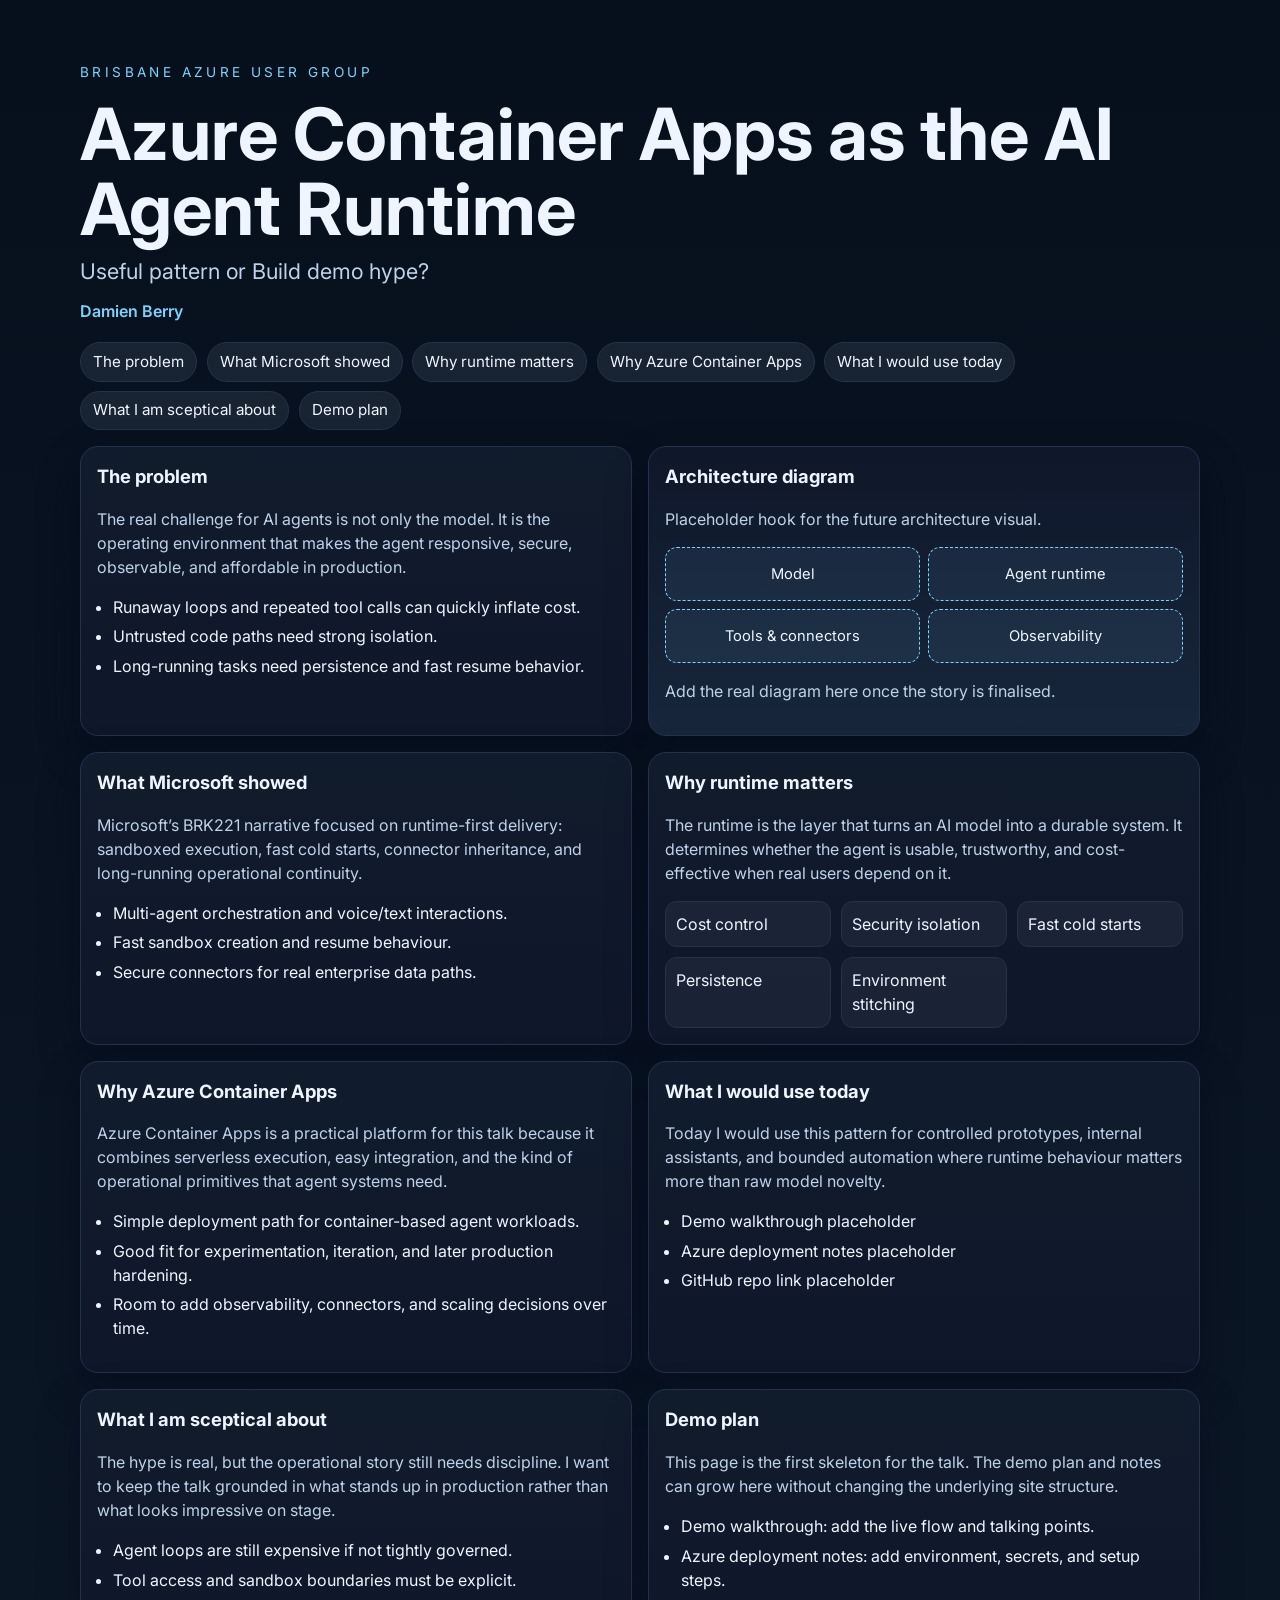
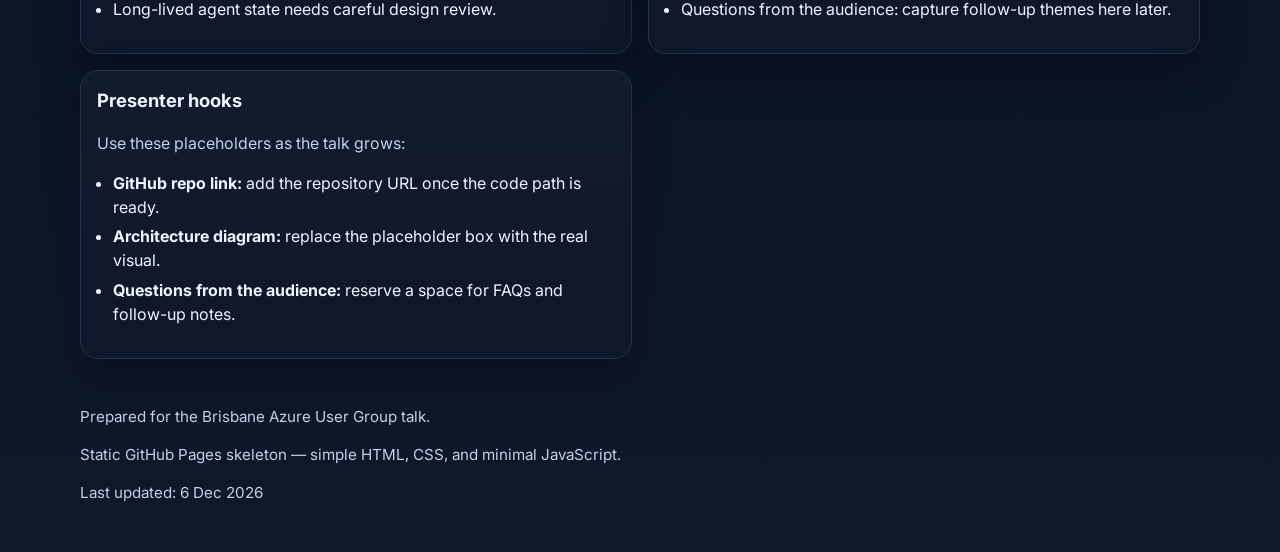
==== docs/index.html @ c790c2c3 "scafold app" ====
<!DOCTYPE html>
<html lang="en">
  <head>
    <meta charset="UTF-8" />
    <meta name="viewport" content="width=device-width, initial-scale=1.0" />
    <title>Azure Container Apps as the AI Agent Runtime</title>
    <meta
      name="description"
      content="A simple GitHub Pages skeleton for the Brisbane Azure User Group talk on Azure Container Apps and production AI agents."
    />
    <link rel="preconnect" href="https://fonts.googleapis.com" />
    <link rel="preconnect" href="https://fonts.gstatic.com" crossorigin />
    <link
      href="https://fonts.googleapis.com/css2?family=Inter:wght@400;500;600;700;800&display=swap"
      rel="stylesheet"
    />
    <link rel="stylesheet" href="styles.css" />
  </head>
  <body>
    <header class="hero shell">
      <p class="eyebrow">Brisbane Azure User Group</p>
      <h1>Azure Container Apps as the AI Agent Runtime</h1>
      <p class="subtitle">Useful pattern or Build demo hype?</p>
      <p class="presenter">Damien Berry</p>

      <nav class="nav-links" aria-label="Page sections">
        <a href="#problem">The problem</a>
        <a href="#microsoft">What Microsoft showed</a>
        <a href="#runtime">Why runtime matters</a>
        <a href="#aca">Why Azure Container Apps</a>
        <a href="#today">What I would use today</a>
        <a href="#skeptical">What I am sceptical about</a>
        <a href="#demo">Demo plan</a>
      </nav>
    </header>

    <main class="shell page-grid">
      <section id="problem" class="card">
        <h2>The problem</h2>
        <p>
          The real challenge for AI agents is not only the model. It is the operating environment that makes the
          agent responsive, secure, observable, and affordable in production.
        </p>
        <ul class="bullet-list">
          <li>Runaway loops and repeated tool calls can quickly inflate cost.</li>
          <li>Untrusted code paths need strong isolation.</li>
          <li>Long-running tasks need persistence and fast resume behavior.</li>
        </ul>
      </section>

      <aside class="card accent-card" aria-labelledby="architecture-title">
        <h2 id="architecture-title">Architecture diagram</h2>
        <p class="muted">Placeholder hook for the future architecture visual.</p>
        <div class="diagram-box" role="img" aria-label="Architecture diagram placeholder">
          <span>Model</span>
          <span>Agent runtime</span>
          <span>Tools &amp; connectors</span>
          <span>Observability</span>
        </div>
        <p class="muted">Add the real diagram here once the story is finalised.</p>
      </aside>

      <section id="microsoft" class="card">
        <h2>What Microsoft showed</h2>
        <p>
          Microsoft’s BRK221 narrative focused on runtime-first delivery: sandboxed execution, fast cold starts,
          connector inheritance, and long-running operational continuity.
        </p>
        <ul class="bullet-list">
          <li>Multi-agent orchestration and voice/text interactions.</li>
          <li>Fast sandbox creation and resume behaviour.</li>
          <li>Secure connectors for real enterprise data paths.</li>
        </ul>
      </section>

      <section id="runtime" class="card">
        <h2>Why runtime matters</h2>
        <p>
          The runtime is the layer that turns an AI model into a durable system. It determines whether the agent is
          usable, trustworthy, and cost-effective when real users depend on it.
        </p>
        <div class="mini-grid">
          <article class="mini-card">Cost control</article>
          <article class="mini-card">Security isolation</article>
          <article class="mini-card">Fast cold starts</article>
          <article class="mini-card">Persistence</article>
          <article class="mini-card">Environment stitching</article>
        </div>
      </section>

      <section id="aca" class="card">
        <h2>Why Azure Container Apps</h2>
        <p>
          Azure Container Apps is a practical platform for this talk because it combines serverless execution, easy
          integration, and the kind of operational primitives that agent systems need.
        </p>
        <ul class="bullet-list">
          <li>Simple deployment path for container-based agent workloads.</li>
          <li>Good fit for experimentation, iteration, and later production hardening.</li>
          <li>Room to add observability, connectors, and scaling decisions over time.</li>
        </ul>
      </section>

      <section id="today" class="card">
        <h2>What I would use today</h2>
        <p>
          Today I would use this pattern for controlled prototypes, internal assistants, and bounded automation where
          runtime behaviour matters more than raw model novelty.
        </p>
        <ul class="bullet-list">
          <li>Demo walkthrough placeholder</li>
          <li>Azure deployment notes placeholder</li>
          <li>GitHub repo link placeholder</li>
        </ul>
      </section>

      <section id="skeptical" class="card">
        <h2>What I am sceptical about</h2>
        <p>
          The hype is real, but the operational story still needs discipline. I want to keep the talk grounded in
          what stands up in production rather than what looks impressive on stage.
        </p>
        <ul class="bullet-list">
          <li>Agent loops are still expensive if not tightly governed.</li>
          <li>Tool access and sandbox boundaries must be explicit.</li>
          <li>Long-lived agent state needs careful design review.</li>
        </ul>
      </section>

      <section id="demo" class="card">
        <h2>Demo plan</h2>
        <p>
          This page is the first skeleton for the talk. The demo plan and notes can grow here without changing the
          underlying site structure.
        </p>
        <ul class="bullet-list">
          <li>Demo walkthrough: add the live flow and talking points.</li>
          <li>Azure deployment notes: add environment, secrets, and setup steps.</li>
          <li>Questions from the audience: capture follow-up themes here later.</li>
        </ul>
      </section>

      <section class="card">
        <h2>Presenter hooks</h2>
        <p>Use these placeholders as the talk grows:</p>
        <ul class="bullet-list">
          <li><strong>GitHub repo link:</strong> add the repository URL once the code path is ready.</li>
          <li><strong>Architecture diagram:</strong> replace the placeholder box with the real visual.</li>
          <li><strong>Questions from the audience:</strong> reserve a space for FAQs and follow-up notes.</li>
        </ul>
      </section>
    </main>

    <footer class="shell footer-card">
      <p>Prepared for the Brisbane Azure User Group talk.</p>
      <p>Static GitHub Pages skeleton — simple HTML, CSS, and minimal JavaScript.</p>
      <p>Last updated: <span id="updated-date">2026</span></p>
    </footer>

    <script src="app.js"></script>
  </body>
</html>
---- docs/styles.css ----
:root {
  color-scheme: light;
  --bg: #08111f;
  --panel: #111c2d;
  --panel-2: #17263b;
  --line: #24324b;
  --text: #eff5ff;
  --muted: #bfd2ea;
  --accent: #7dd3fc;
  --accent-2: #a78bfa;
}

* { box-sizing: border-box; }

body {
  margin: 0;
  font-family: 'Inter', Arial, sans-serif;
  background: linear-gradient(180deg, #06101d 0%, #0d1828 100%);
  color: var(--text);
  line-height: 1.5;
}

img { max-width: 100%; }

.shell {
  width: min(1120px, calc(100% - 2rem));
  margin: 0 auto;
}

.hero {
  padding: 3rem 0 1rem;
}

.eyebrow {
  text-transform: uppercase;
  letter-spacing: 0.25em;
  font-size: 0.85rem;
  color: var(--accent);
}

h1 {
  margin: 0.25rem 0 0.5rem;
  font-size: clamp(2.4rem, 8vw, 4.5rem);
  line-height: 1.05;
}

.subtitle {
  margin: 0;
  font-size: clamp(1.05rem, 2vw, 1.35rem);
  color: var(--muted);
}

.presenter {
  margin-top: 0.75rem;
  color: var(--accent);
  font-weight: 600;
}

.nav-links {
  display: flex;
  flex-wrap: wrap;
  gap: 0.6rem;
  margin-top: 1.2rem;
}

.nav-links a {
  text-decoration: none;
  color: var(--text);
  background: rgba(148, 163, 184, 0.12);
  border: 1px solid var(--line);
  border-radius: 999px;
  padding: 0.45rem 0.75rem;
  font-size: 0.95rem;
}

.page-grid {
  display: grid;
  grid-template-columns: repeat(12, 1fr);
  gap: 1rem;
  padding-bottom: 2rem;
}

.card {
  background: linear-gradient(180deg, rgba(17, 28, 45, 0.95), rgba(15, 23, 42, 0.98));
  border: 1px solid var(--line);
  border-radius: 18px;
  padding: 1rem;
  box-shadow: 0 18px 40px rgba(2, 6, 23, 0.35);
  grid-column: span 12;
}

.card h2 {
  margin-top: 0;
  font-size: 1.15rem;
}

.card p {
  color: var(--muted);
}

.accent-card {
  background: linear-gradient(180deg, rgba(15, 23, 42, 1), rgba(23, 38, 59, 1));
}

.bullet-list {
  padding-left: 1rem;
  color: var(--text);
}

.bullet-list li + li {
  margin-top: 0.35rem;
}

.diagram-box {
  display: grid;
  grid-template-columns: 1fr 1fr;
  gap: 0.5rem;
  margin: 0.75rem 0;
}

.diagram-box span {
  display: grid;
  place-items: center;
  min-height: 54px;
  border: 1px dashed var(--accent);
  border-radius: 12px;
  background: rgba(125, 211, 252, 0.08);
  color: var(--text);
  font-size: 0.92rem;
}

.mini-grid {
  display: grid;
  grid-template-columns: repeat(auto-fit, minmax(140px, 1fr));
  gap: 0.6rem;
}

.mini-card {
  padding: 0.65rem;
  border-radius: 12px;
  border: 1px solid var(--line);
  background: rgba(148, 163, 184, 0.08);
  color: var(--text);
}

.muted { color: var(--muted); }

.footer-card {
  padding: 0 0 2rem;
  color: var(--muted);
  font-size: 0.95rem;
}

@media (min-width: 880px) {
  .card { grid-column: span 6; }
  .accent-card { grid-column: span 6; }
}
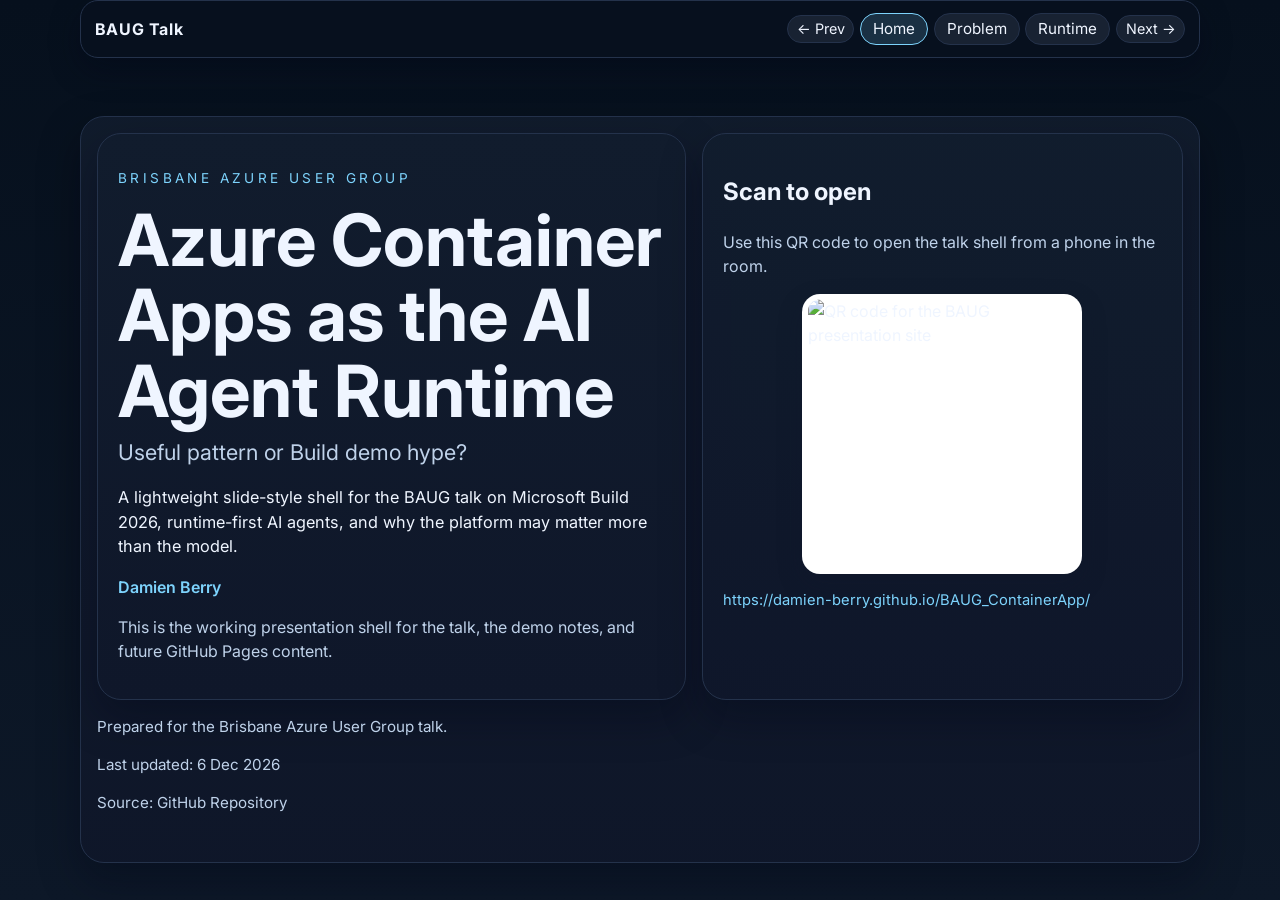
==== commit f6dc1b2b: "initial slides" ====
--- a/docs/index.html
+++ b/docs/index.html
@@ -1,162 +1,247 @@
 <!DOCTYPE html>
 <html lang="en">
-  <head>
+
+<head>
     <meta charset="UTF-8" />
     <meta name="viewport" content="width=device-width, initial-scale=1.0" />
     <title>Azure Container Apps as the AI Agent Runtime</title>
-    <meta
-      name="description"
-      content="A simple GitHub Pages skeleton for the Brisbane Azure User Group talk on Azure Container Apps and production AI agents."
-    />
+    <meta name="description"
+        content="A simple GitHub Pages skeleton for the Brisbane Azure User Group talk on Azure Container Apps and production AI agents." />
     <link rel="preconnect" href="https://fonts.googleapis.com" />
     <link rel="preconnect" href="https://fonts.gstatic.com" crossorigin />
-    <link
-      href="https://fonts.googleapis.com/css2?family=Inter:wght@400;500;600;700;800&display=swap"
-      rel="stylesheet"
-    />
-    <link rel="stylesheet" href="styles.css" />
-  </head>
-  <body>
-    <header class="hero shell">
-      <p class="eyebrow">Brisbane Azure User Group</p>
-      <h1>Azure Container Apps as the AI Agent Runtime</h1>
-      <p class="subtitle">Useful pattern or Build demo hype?</p>
-      <p class="presenter">Damien Berry</p>
-
-      <nav class="nav-links" aria-label="Page sections">
-        <a href="#problem">The problem</a>
-        <a href="#microsoft">What Microsoft showed</a>
-        <a href="#runtime">Why runtime matters</a>
-        <a href="#aca">Why Azure Container Apps</a>
-        <a href="#today">What I would use today</a>
-        <a href="#skeptical">What I am sceptical about</a>
-        <a href="#demo">Demo plan</a>
-      </nav>
-    </header>
-
-    <main class="shell page-grid">
-      <section id="problem" class="card">
-        <h2>The problem</h2>
-        <p>
-          The real challenge for AI agents is not only the model. It is the operating environment that makes the
-          agent responsive, secure, observable, and affordable in production.
-        </p>
-        <ul class="bullet-list">
-          <li>Runaway loops and repeated tool calls can quickly inflate cost.</li>
-          <li>Untrusted code paths need strong isolation.</li>
-          <li>Long-running tasks need persistence and fast resume behavior.</li>
-        </ul>
-      </section>
-
-      <aside class="card accent-card" aria-labelledby="architecture-title">
-        <h2 id="architecture-title">Architecture diagram</h2>
-        <p class="muted">Placeholder hook for the future architecture visual.</p>
-        <div class="diagram-box" role="img" aria-label="Architecture diagram placeholder">
-          <span>Model</span>
-          <span>Agent runtime</span>
-          <span>Tools &amp; connectors</span>
-          <span>Observability</span>
+    <link href="https://fonts.googleapis.com/css2?family=Inter:wght@400;500;600;700;800&display=swap"
+        rel="stylesheet" />
+    <link rel="stylesheet" href="styles.css?v=2" />
+</head>
+
+<body id="top">
+    <nav class="top-nav shell" aria-label="Presentation navigation">
+        <a class="brand" href="#home">BAUG Talk</a>
+        <div class="top-controls">
+            <button type="button" class="nav-chip nav-chip-nav" data-direction="prev"
+                aria-label="Go to the previous slide">← Prev</button>
+            <div class="nav-links" id="page-nav" aria-label="Nearby slide links"></div>
+            <button type="button" class="nav-chip nav-chip-nav" data-direction="next"
+                aria-label="Go to the next slide">Next →</button>
         </div>
-        <p class="muted">Add the real diagram here once the story is finalised.</p>
-      </aside>
-
-      <section id="microsoft" class="card">
-        <h2>What Microsoft showed</h2>
-        <p>
-          Microsoft’s BRK221 narrative focused on runtime-first delivery: sandboxed execution, fast cold starts,
-          connector inheritance, and long-running operational continuity.
-        </p>
-        <ul class="bullet-list">
-          <li>Multi-agent orchestration and voice/text interactions.</li>
-          <li>Fast sandbox creation and resume behaviour.</li>
-          <li>Secure connectors for real enterprise data paths.</li>
-        </ul>
-      </section>
-
-      <section id="runtime" class="card">
-        <h2>Why runtime matters</h2>
-        <p>
-          The runtime is the layer that turns an AI model into a durable system. It determines whether the agent is
-          usable, trustworthy, and cost-effective when real users depend on it.
-        </p>
-        <div class="mini-grid">
-          <article class="mini-card">Cost control</article>
-          <article class="mini-card">Security isolation</article>
-          <article class="mini-card">Fast cold starts</article>
-          <article class="mini-card">Persistence</article>
-          <article class="mini-card">Environment stitching</article>
-        </div>
-      </section>
-
-      <section id="aca" class="card">
-        <h2>Why Azure Container Apps</h2>
-        <p>
-          Azure Container Apps is a practical platform for this talk because it combines serverless execution, easy
-          integration, and the kind of operational primitives that agent systems need.
-        </p>
-        <ul class="bullet-list">
-          <li>Simple deployment path for container-based agent workloads.</li>
-          <li>Good fit for experimentation, iteration, and later production hardening.</li>
-          <li>Room to add observability, connectors, and scaling decisions over time.</li>
-        </ul>
-      </section>
-
-      <section id="today" class="card">
-        <h2>What I would use today</h2>
-        <p>
-          Today I would use this pattern for controlled prototypes, internal assistants, and bounded automation where
-          runtime behaviour matters more than raw model novelty.
-        </p>
-        <ul class="bullet-list">
-          <li>Demo walkthrough placeholder</li>
-          <li>Azure deployment notes placeholder</li>
-          <li>GitHub repo link placeholder</li>
-        </ul>
-      </section>
-
-      <section id="skeptical" class="card">
-        <h2>What I am sceptical about</h2>
-        <p>
-          The hype is real, but the operational story still needs discipline. I want to keep the talk grounded in
-          what stands up in production rather than what looks impressive on stage.
-        </p>
-        <ul class="bullet-list">
-          <li>Agent loops are still expensive if not tightly governed.</li>
-          <li>Tool access and sandbox boundaries must be explicit.</li>
-          <li>Long-lived agent state needs careful design review.</li>
-        </ul>
-      </section>
-
-      <section id="demo" class="card">
-        <h2>Demo plan</h2>
-        <p>
-          This page is the first skeleton for the talk. The demo plan and notes can grow here without changing the
-          underlying site structure.
-        </p>
-        <ul class="bullet-list">
-          <li>Demo walkthrough: add the live flow and talking points.</li>
-          <li>Azure deployment notes: add environment, secrets, and setup steps.</li>
-          <li>Questions from the audience: capture follow-up themes here later.</li>
-        </ul>
-      </section>
-
-      <section class="card">
-        <h2>Presenter hooks</h2>
-        <p>Use these placeholders as the talk grows:</p>
-        <ul class="bullet-list">
-          <li><strong>GitHub repo link:</strong> add the repository URL once the code path is ready.</li>
-          <li><strong>Architecture diagram:</strong> replace the placeholder box with the real visual.</li>
-          <li><strong>Questions from the audience:</strong> reserve a space for FAQs and follow-up notes.</li>
-        </ul>
-      </section>
+    </nav>
+
+    <main class="deck-shell">
+        <section id="home" class="deck-page active" aria-label="Home page">
+            <div class="shell deck-page-inner">
+                <div class="hero-grid">
+                    <article class="card hero-copy">
+                        <p class="eyebrow">Brisbane Azure User Group</p>
+                        <h1>Azure Container Apps as the AI Agent Runtime</h1>
+                        <p class="subtitle">Useful pattern or Build demo hype?</p>
+                        <p class="lead">A lightweight slide-style shell for the BAUG talk on Microsoft Build 2026,
+                            runtime-first AI agents, and why the platform may matter more than the model.</p>
+                        <p class="presenter">Damien Berry</p>
+                        <p class="muted">This is the working presentation shell for the talk, the demo notes, and future
+                            GitHub Pages content.</p>
+                    </article>
+
+                    <aside class="card hero-qr" aria-label="QR code for the presentation site">
+                        <h2>Scan to open</h2>
+                        <p class="muted">Use this QR code to open the talk shell from a phone in the room.</p>
+                        <img class="qr-image"
+                            src="https://api.qrserver.com/v1/create-qr-code/?size=280x280&data=https://damien-berry.github.io/BAUG_ContainerApp/"
+                            alt="QR code for the BAUG presentation site" width="280" height="280" />
+                        <p class="qr-link">https://damien-berry.github.io/BAUG_ContainerApp/</p>
+                    </aside>
+                </div>
+
+                <footer class="footer-card">
+                    <p>Prepared for the Brisbane Azure User Group talk.</p>
+                    <p>Last updated: <span id="updated-date">2026</span></p>
+                    <p>Source: GitHub Repository</p>
+                </footer>
+            </div>
+        </section>
+
+        <section id="problem" class="deck-page" aria-label="Problem page">
+            <article class="shell deck-card">
+                <p class="eyebrow">02 / Problem</p>
+                <h2>Why agent projects fail</h2>
+                <img class="deck-image" src="Img/FivePlacesTheRuntimeBreaks.jpg"
+                    alt="Placeholder runtime failure image" />
+                <div class="placeholder-box">Placeholder content for the runtime pain points behind failed AI agent
+                    projects: cost,
+                    isolation, persistence, latency, and environment complexity.</div>
+                <nav class="deck-nav"><a href="#recap">Previous</a><a href="#home">Back to home</a><a
+                        href="#runtime">Next</a></nav>
+            </article>
+        </section>
+
+        <section id="runtime" class="deck-page" aria-label="Runtime page">
+            <article class="shell deck-card">
+                <p class="eyebrow">03 / Runtime</p>
+                <h2>What an agent runtime must do</h2>
+                <p class="lead">Placeholder content for the runtime requirements that matter in production: cost
+                    control, isolation, cold starts, state, connectors, and orchestration.</p>
+                <img class="deck-image" src="Img/FiveThingsTheRuntimeNeedsToDo.jpg"
+                    alt="Placeholder runtime requirements image" />
+                <nav class="deck-nav"><a href="#problem">Previous</a><a href="#home">Back to home</a><a
+                        href="#demo-1">Next</a></nav>
+            </article>
+        </section>
+
+        <section id="demo-1" class="deck-page" aria-label="Demo page 1">
+            <article class="shell deck-card">
+                <p class="eyebrow">05 / Demo 1</p>
+                <h2>Demo step 1</h2>
+                <img class="deck-image" src="Img/1_DemoHome.jpg" alt="Demo screenshot 1" />
+                <div class="placeholder-box">Opening the Build demo story with the agent home view and first runtime
+                    touchpoint.</div>
+                <nav class="deck-nav"><a href="#runtime">Previous</a><a href="#home">Back to home</a><a
+                        href="#demo-2">Next</a></nav>
+            </article>
+        </section>
+
+        <section id="demo-2" class="deck-page" aria-label="Demo page 2">
+            <article class="shell deck-card">
+                <p class="eyebrow">06 / Demo 2</p>
+                <h2>Demo step 2</h2>
+                <img class="deck-image" src="Img/2_DemoMicCheck.jpg" alt="Demo screenshot 2" />
+                <div class="placeholder-box">The microphone and prompt-check moment that sets up the live experience.
+                </div>
+                <nav class="deck-nav"><a href="#demo-1">Previous</a><a href="#home">Back to home</a><a
+                        href="#demo-3">Next</a></nav>
+            </article>
+        </section>
+
+        <section id="demo-3" class="deck-page" aria-label="Demo page 3">
+            <article class="shell deck-card">
+                <p class="eyebrow">07 / Demo 3</p>
+                <h2>Demo step 3</h2>
+                <img class="deck-image" src="Img/3_DemoBuildApp.jpg" alt="Demo screenshot 3" />
+                <div class="placeholder-box">Building the app and showing the runtime path the demo follows in the agent
+                    workflow.</div>
+                <nav class="deck-nav"><a href="#demo-2">Previous</a><a href="#home">Back to home</a><a
+                        href="#demo-4">Next</a></nav>
+            </article>
+        </section>
+
+        <section id="demo-4" class="deck-page" aria-label="Demo page 4">
+            <article class="shell deck-card">
+                <p class="eyebrow">08 / Demo 4</p>
+                <h2>Demo step 4</h2>
+                <img class="deck-image" src="Img/4_DemoCalendarUpdate.jpg" alt="Demo screenshot 4" />
+                <div class="placeholder-box">The calendar update moment that shows the agent acting on live data and
+                    state.</div>
+                <nav class="deck-nav"><a href="#demo-3">Previous</a><a href="#home">Back to home</a><a
+                        href="#demo-5">Next</a></nav>
+            </article>
+        </section>
+
+        <section id="demo-5" class="deck-page" aria-label="Demo page 5">
+            <article class="shell deck-card">
+                <p class="eyebrow">09 / Demo 5</p>
+                <h2>Demo step 5</h2>
+                <img class="deck-image" src="Img/5_DemoCalendarResponse.jpg" alt="Demo screenshot 5" />
+                <div class="placeholder-box">The agent response that closes the loop and demonstrates the final result
+                    end to end.</div>
+                <nav class="deck-nav"><a href="#demo-4">Previous</a><a href="#home">Back to home</a><a
+                        href="#architecture">Next</a></nav>
+            </article>
+        </section>
+
+        <section id="architecture" class="deck-page" aria-label="Architecture page">
+            <article class="shell deck-card">
+                <p class="eyebrow">10 / Architecture</p>
+                <h2>Architecture demonstrated at Build</h2>
+                <img class="deck-image" src="Img/DemoSenario.jpg" alt="Placeholder architecture image" />
+                <div class="placeholder-box">Placeholder content for the platform architecture, runtime boundaries, and
+                    agent system layout that Microsoft demonstrated.</div>
+                <nav class="deck-nav"><a href="#demo-5">Previous</a><a href="#home">Back to home</a><a
+                        href="#sandboxes">Next</a></nav>
+            </article>
+        </section>
+
+        <section id="sandboxes" class="deck-page" aria-label="Sandboxes page">
+            <article class="shell deck-card">
+                <p class="eyebrow">11 / Sandboxes</p>
+                <h2>The actual announcement: ACA Sandboxes</h2>
+                <p class="lead">Placeholder content for the sandbox announcement, seed environment, snapshots, and how
+                    isolation changes the agent runtime story.</p>
+                <img class="deck-image" src="Img/ACA_Sandboxes_Usecases.jpg" alt="Placeholder sandbox image" />
+                <nav class="deck-nav"><a href="#demo-5">Previous</a><a href="#home">Back to home</a><a
+                        href="#identity">Next</a></nav>
+            </article>
+        </section>
+
+        <section id="identity" class="deck-page" aria-label="Identity page">
+            <article class="shell deck-card">
+                <p class="eyebrow">12 / Identity</p>
+                <h2>Entra, Graph, connectors, and delegated access</h2>
+                <p class="lead">Placeholder content for identity, delegated access, security boundaries, and how
+                    connectors fit into a real agent architecture.</p>
+                <div class="placeholder-box">Future diagram placeholder</div>
+                <nav class="deck-nav"><a href="#sandboxes">Previous</a><a href="#home">Back to home</a><a
+                        href="#my-take">Next</a></nav>
+            </article>
+        </section>
+
+        <section id="my-take" class="deck-page" aria-label="My take page">
+            <article class="shell deck-card">
+                <p class="eyebrow">13 / My Take</p>
+                <h2>Runtime is the product</h2>
+                <p class="lead">Placeholder content for the presenter’s point of view: ACA = compute, Sandboxes =
+                    isolation, Graph = data, Entra = trust.</p>
+                <ul class="bullet-list">
+                    <li>ACA is the compute layer for the agent runtime.</li>
+                    <li>Sandboxes make isolation and reuse practical.</li>
+                    <li>Graph and connectors provide real world context.</li>
+                    <li>Entra supplies the trust and identity layer.</li>
+                </ul>
+                <nav class="deck-nav"><a href="#identity">Previous</a><a href="#home">Back to home</a><a
+                        href="#demo-plan">Next</a></nav>
+            </article>
+        </section>
+
+        <section id="demo-plan" class="deck-page" aria-label="Demo plan page">
+            <article class="shell deck-card">
+                <p class="eyebrow">14 / Demo Plan</p>
+                <h2>Placeholder for my later demo</h2>
+                <p class="lead">Placeholder content for the later live demo order, talking points, and what to show on
+                    the day.</p>
+                <div class="placeholder-box">Demo notes will go here later.</div>
+                <nav class="deck-nav"><a href="#my-take">Previous</a><a href="#home">Back to home</a><a
+                        href="#recap">Next</a></nav>
+            </article>
+        </section>
+
+        <section id="recap" class="deck-page" aria-label="Recap page">
+            <article class="shell deck-card">
+                <p class="eyebrow">15 / Recap</p>
+                <h2>What Microsoft presented at Build 2026</h2>
+                <p class="lead">Placeholder content for the session intro, the Build title image, and the main idea of
+                    moving from prompt to production-ready agent quickly.</p>
+                <img class="deck-image" src="Img/ACA_SandboxesMarketing.jpg" alt="Placeholder Build session image" />
+                <nav class="deck-nav"><a href="#demo-plan">Previous</a><a href="#home">Back to home</a><a
+                        href="#resources">Next</a></nav>
+            </article>
+        </section>
+
+        <section id="resources" class="deck-page" aria-label="Resources page">
+            <article class="shell deck-card">
+                <p class="eyebrow">16 / Resources</p>
+                <h2>Resources</h2>
+                <p class="lead">Placeholder content for repo links, Microsoft Build resources, Azure Container Apps
+                    docs, and future references.</p>
+                <ul class="bullet-list">
+                    <li><a href="https://github.com/damien-berry/BAUG_ContainerApp" target="_blank"
+                            rel="noreferrer">GitHub repository</a></li>
+                    <li><a href="https://build.microsoft.com" target="_blank" rel="noreferrer">Microsoft Build</a></li>
+                    <li><a href="https://learn.microsoft.com/azure/container-apps/" target="_blank"
+                            rel="noreferrer">Azure Container Apps docs</a></li>
+                </ul>
+                <nav class="deck-nav"><a href="#recap">Previous</a><a href="#home">Back to home</a></nav>
+            </article>
+        </section>
     </main>
 
-    <footer class="shell footer-card">
-      <p>Prepared for the Brisbane Azure User Group talk.</p>
-      <p>Static GitHub Pages skeleton — simple HTML, CSS, and minimal JavaScript.</p>
-      <p>Last updated: <span id="updated-date">2026</span></p>
-    </footer>
-
-    <script src="app.js"></script>
-  </body>
-</html>
+    <script src="app.js?v=2"></script>
+</body>
+
+</html>
--- a/docs/styles.css
+++ b/docs/styles.css
@@ -1,157 +1,344 @@
 :root {
-  color-scheme: light;
-  --bg: #08111f;
-  --panel: #111c2d;
-  --panel-2: #17263b;
-  --line: #24324b;
-  --text: #eff5ff;
-  --muted: #bfd2ea;
-  --accent: #7dd3fc;
-  --accent-2: #a78bfa;
-}
-
-* { box-sizing: border-box; }
+    color-scheme: light;
+    --bg: #08111f;
+    --panel: #111c2d;
+    --panel-2: #17263b;
+    --line: #24324b;
+    --text: #eff5ff;
+    --muted: #bfd2ea;
+    --accent: #7dd3fc;
+}
+
+* {
+    box-sizing: border-box;
+}
+
+html {
+    scroll-behavior: smooth;
+}
 
 body {
-  margin: 0;
-  font-family: 'Inter', Arial, sans-serif;
-  background: linear-gradient(180deg, #06101d 0%, #0d1828 100%);
-  color: var(--text);
-  line-height: 1.5;
-}
-
-img { max-width: 100%; }
+    margin: 0;
+    font-family: 'Inter', Arial, sans-serif;
+    background: linear-gradient(180deg, #06101d 0%, #0d1828 100%);
+    color: var(--text);
+    line-height: 1.5;
+    overflow: hidden;
+}
+
+img {
+    max-width: 100%;
+}
 
 .shell {
-  width: min(1120px, calc(100% - 2rem));
-  margin: 0 auto;
-}
-
-.hero {
-  padding: 3rem 0 1rem;
+    width: min(1120px, calc(100% - 2rem));
+    margin: 0 auto;
+}
+
+.top-nav {
+    position: fixed;
+    top: 0;
+    left: 50%;
+    transform: translateX(-50%);
+    z-index: 10;
+    display: flex;
+    align-items: center;
+    justify-content: space-between;
+    gap: 0.75rem;
+    width: min(1120px, calc(100% - 1rem));
+    padding: 0.75rem 0.85rem;
+    border: 1px solid var(--line);
+    border-radius: 18px;
+    background: rgba(8, 17, 31, 0.92);
+    backdrop-filter: blur(10px);
+    box-shadow: 0 12px 30px rgba(2, 6, 23, 0.35);
+}
+
+.top-controls {
+    display: flex;
+    align-items: center;
+    justify-content: flex-end;
+    gap: 0.35rem;
+    flex: 1;
+    min-width: 0;
+}
+
+
+.brand {
+    text-decoration: none;
+    color: var(--text);
+    font-weight: 700;
+    letter-spacing: 0.04em;
+}
+
+.nav-links {
+    display: flex;
+    align-items: center;
+    gap: 0.35rem;
+    flex-wrap: nowrap;
+    overflow-x: auto;
+    min-width: 0;
+    white-space: nowrap;
+}
+
+.nav-links a,
+.nav-chip {
+    display: inline-flex;
+    align-items: center;
+    justify-content: center;
+    text-decoration: none;
+    color: var(--text);
+    background: rgba(148, 163, 184, 0.12);
+    border: 1px solid var(--line);
+    border-radius: 999px;
+    padding: 0.35rem 0.55rem;
+    font-size: 0.9rem;
+    line-height: 1;
+    white-space: nowrap;
+}
+
+.nav-chip {
+    cursor: pointer;
+    font-family: inherit;
+}
+
+
+.nav-links a,
+.deck-nav a,
+.quick-card {
+    text-decoration: none;
+    color: var(--text);
+    background: rgba(148, 163, 184, 0.12);
+    border: 1px solid var(--line);
+    border-radius: 999px;
+    padding: 0.45rem 0.75rem;
+    font-size: 0.95rem;
+}
+
+.nav-links a.active,
+.nav-chip.active,
+.deck-nav a:hover,
+.quick-card:hover {
+    background: rgba(125, 211, 252, 0.16);
+    border-color: var(--accent);
+}
+
+.deck-shell {
+    position: relative;
+    min-height: 100vh;
+}
+
+.deck-page {
+    position: fixed;
+    inset: 0;
+    display: flex;
+    flex-direction: column;
+    align-items: center;
+    justify-content: flex-start;
+    padding: 7.25rem 1rem 1.25rem;
+    overflow-y: auto;
+    opacity: 0;
+    visibility: hidden;
+    pointer-events: none;
+    transition: opacity 220ms ease;
+    z-index: 1;
+}
+
+.deck-page.active {
+    opacity: 1;
+    visibility: visible;
+    pointer-events: auto;
+    z-index: 2;
+}
+
+.deck-page-inner,
+.deck-card {
+    width: 100%;
+    max-width: 1120px;
+    border-radius: 24px;
+    background: linear-gradient(180deg, rgba(17, 28, 45, 0.98), rgba(15, 23, 42, 0.98));
+    border: 1px solid var(--line);
+    box-shadow: 0 18px 40px rgba(2, 6, 23, 0.35);
+    padding: 1rem;
+}
+
+.deck-card h2 {
+    margin-top: 0;
+    font-size: clamp(1.5rem, 5vw, 2.3rem);
+}
+
+.deck-card p {
+    color: var(--muted);
+}
+
+.hero-grid {
+    display: grid;
+    grid-template-columns: 1fr;
+    gap: 1rem;
+    margin-bottom: 1rem;
+}
+
+.hero-copy,
+.hero-qr {
+    padding: 1.25rem;
+    border-radius: 24px;
+    background: linear-gradient(180deg, rgba(17, 28, 45, 0.98), rgba(15, 23, 42, 0.98));
+    border: 1px solid var(--line);
+    box-shadow: 0 18px 40px rgba(2, 6, 23, 0.35);
 }
 
 .eyebrow {
-  text-transform: uppercase;
-  letter-spacing: 0.25em;
-  font-size: 0.85rem;
-  color: var(--accent);
+    text-transform: uppercase;
+    letter-spacing: 0.25em;
+    font-size: 0.85rem;
+    color: var(--accent);
 }
 
 h1 {
-  margin: 0.25rem 0 0.5rem;
-  font-size: clamp(2.4rem, 8vw, 4.5rem);
-  line-height: 1.05;
+    margin: 0.25rem 0 0.5rem;
+    font-size: clamp(2.4rem, 8vw, 4.5rem);
+    line-height: 1.05;
 }
 
 .subtitle {
-  margin: 0;
-  font-size: clamp(1.05rem, 2vw, 1.35rem);
-  color: var(--muted);
+    margin: 0;
+    font-size: clamp(1.05rem, 2vw, 1.35rem);
+    color: var(--muted);
+}
+
+.lead {
+    color: var(--text);
+    font-size: 1.02rem;
+    max-width: 58ch;
 }
 
 .presenter {
-  margin-top: 0.75rem;
-  color: var(--accent);
-  font-weight: 600;
-}
-
-.nav-links {
-  display: flex;
-  flex-wrap: wrap;
-  gap: 0.6rem;
-  margin-top: 1.2rem;
-}
-
-.nav-links a {
-  text-decoration: none;
-  color: var(--text);
-  background: rgba(148, 163, 184, 0.12);
-  border: 1px solid var(--line);
-  border-radius: 999px;
-  padding: 0.45rem 0.75rem;
-  font-size: 0.95rem;
-}
-
-.page-grid {
-  display: grid;
-  grid-template-columns: repeat(12, 1fr);
-  gap: 1rem;
-  padding-bottom: 2rem;
-}
-
-.card {
-  background: linear-gradient(180deg, rgba(17, 28, 45, 0.95), rgba(15, 23, 42, 0.98));
-  border: 1px solid var(--line);
-  border-radius: 18px;
-  padding: 1rem;
-  box-shadow: 0 18px 40px rgba(2, 6, 23, 0.35);
-  grid-column: span 12;
-}
-
-.card h2 {
-  margin-top: 0;
-  font-size: 1.15rem;
-}
-
-.card p {
-  color: var(--muted);
-}
-
-.accent-card {
-  background: linear-gradient(180deg, rgba(15, 23, 42, 1), rgba(23, 38, 59, 1));
+    margin-top: 0.75rem;
+    color: var(--accent);
+    font-weight: 600;
+}
+
+.qr-image {
+    width: min(100%, 280px);
+    height: auto;
+    display: block;
+    margin: 0.75rem auto 0.35rem;
+    border-radius: 18px;
+    background: #fff;
+    padding: 0.35rem;
+    box-shadow: 0 10px 24px rgba(15, 23, 42, 0.25);
+}
+
+.qr-link {
+    color: var(--accent);
+    font-size: 0.92rem;
+    word-break: break-all;
+}
+
+.quick-grid {
+    display: grid;
+    grid-template-columns: 1fr;
+    gap: 0.9rem;
+    margin-bottom: 1rem;
+}
+
+.quick-card {
+    display: block;
+    padding: 0.95rem;
+}
+
+.quick-card strong {
+    display: block;
+    margin-bottom: 0.2rem;
+    font-size: 1rem;
+}
+
+.quick-card span {
+    color: var(--muted);
+    font-size: 0.95rem;
+}
+
+.deck-grid {
+    display: grid;
+    grid-template-columns: 1fr;
+    gap: 0.75rem;
+}
+
+.deck-image {
+    width: 100%;
+    border-radius: 18px;
+    border: 1px solid var(--line);
+    background: #0b1626;
+}
+
+.placeholder-box {
+    border: 1px dashed var(--accent);
+    border-radius: 18px;
+    padding: 1rem;
+    color: var(--muted);
+    background: rgba(125, 211, 252, 0.08);
+}
+
+.notes-strip {
+    margin-top: 5rem;
+    padding: 1.1rem;
+    border-radius: 18px;
+    border: 1px solid var(--line);
+    background: linear-gradient(180deg, rgba(17, 28, 45, 0.97), rgba(15, 23, 42, 0.97));
+    box-shadow: 0 16px 34px rgba(2, 6, 23, 0.4);
+}
+
+.deck-nav {
+    display: flex;
+    flex-wrap: wrap;
+    gap: 0.6rem;
+    margin-top: 0.75rem;
+}
+
+.footer-card {
+    color: var(--muted);
+    font-size: 0.95rem;
+    padding-bottom: 1rem;
+}
+
+.muted {
+    color: var(--muted);
 }
 
 .bullet-list {
-  padding-left: 1rem;
-  color: var(--text);
-}
-
-.bullet-list li + li {
-  margin-top: 0.35rem;
-}
-
-.diagram-box {
-  display: grid;
-  grid-template-columns: 1fr 1fr;
-  gap: 0.5rem;
-  margin: 0.75rem 0;
-}
-
-.diagram-box span {
-  display: grid;
-  place-items: center;
-  min-height: 54px;
-  border: 1px dashed var(--accent);
-  border-radius: 12px;
-  background: rgba(125, 211, 252, 0.08);
-  color: var(--text);
-  font-size: 0.92rem;
-}
-
-.mini-grid {
-  display: grid;
-  grid-template-columns: repeat(auto-fit, minmax(140px, 1fr));
-  gap: 0.6rem;
-}
-
-.mini-card {
-  padding: 0.65rem;
-  border-radius: 12px;
-  border: 1px solid var(--line);
-  background: rgba(148, 163, 184, 0.08);
-  color: var(--text);
-}
-
-.muted { color: var(--muted); }
-
-.footer-card {
-  padding: 0 0 2rem;
-  color: var(--muted);
-  font-size: 0.95rem;
+    padding-left: 1rem;
+    color: var(--text);
+}
+
+.bullet-list li+li {
+    margin-top: 0.35rem;
 }
 
 @media (min-width: 880px) {
-  .card { grid-column: span 6; }
-  .accent-card { grid-column: span 6; }
-}
+    .hero-grid {
+        grid-template-columns: 1.1fr 0.9fr;
+        align-items: stretch;
+    }
+
+    .quick-grid {
+        grid-template-columns: repeat(2, 1fr);
+    }
+
+    .deck-grid {
+        grid-template-columns: repeat(2, 1fr);
+    }
+
+    .deck-card {
+        padding: 1.25rem;
+    }
+}
+
+@media (min-width: 1100px) {
+    .quick-grid {
+        grid-template-columns: repeat(5, 1fr);
+    }
+
+    .deck-grid {
+        grid-template-columns: repeat(3, 1fr);
+    }
+}
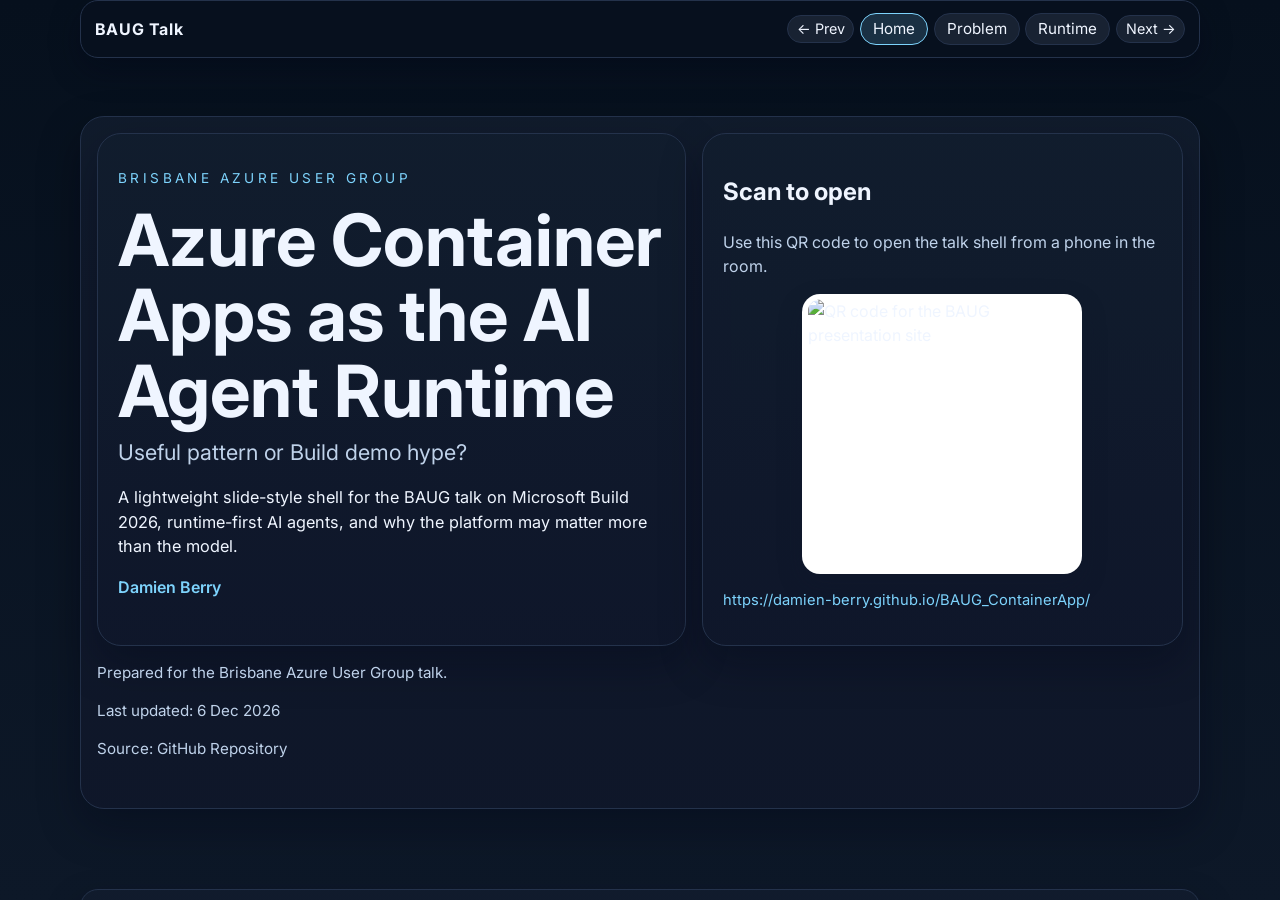
==== commit fc009530: "near review" ====
--- a/docs/index.html
+++ b/docs/index.html
@@ -11,7 +11,7 @@
     <link rel="preconnect" href="https://fonts.gstatic.com" crossorigin />
     <link href="https://fonts.googleapis.com/css2?family=Inter:wght@400;500;600;700;800&display=swap"
         rel="stylesheet" />
-    <link rel="stylesheet" href="styles.css?v=2" />
+    <link rel="stylesheet" href="styles.css?v=3" />
 </head>
 
 <body id="top">
@@ -37,8 +37,6 @@
                         <p class="lead">A lightweight slide-style shell for the BAUG talk on Microsoft Build 2026,
                             runtime-first AI agents, and why the platform may matter more than the model.</p>
                         <p class="presenter">Damien Berry</p>
-                        <p class="muted">This is the working presentation shell for the talk, the demo notes, and future
-                            GitHub Pages content.</p>
                     </article>
 
                     <aside class="card hero-qr" aria-label="QR code for the presentation site">
@@ -65,7 +63,7 @@
                 <h2>Why agent projects fail</h2>
                 <img class="deck-image" src="Img/FivePlacesTheRuntimeBreaks.jpg"
                     alt="Placeholder runtime failure image" />
-                <div class="placeholder-box">Placeholder content for the runtime pain points behind failed AI agent
+                <div class="placeholder-box">Runtime pain points behind failed AI agent
                     projects: cost,
                     isolation, persistence, latency, and environment complexity.</div>
                 <nav class="deck-nav"><a href="#recap">Previous</a><a href="#home">Back to home</a><a
@@ -77,11 +75,26 @@
             <article class="shell deck-card">
                 <p class="eyebrow">03 / Runtime</p>
                 <h2>What an agent runtime must do</h2>
-                <p class="lead">Placeholder content for the runtime requirements that matter in production: cost
-                    control, isolation, cold starts, state, connectors, and orchestration.</p>
                 <img class="deck-image" src="Img/FiveThingsTheRuntimeNeedsToDo.jpg"
                     alt="Placeholder runtime requirements image" />
+                <div class="placeholder-box">Runtime requirements that matter in production: cost
+                    control, isolation, cold starts, state, connectors, and orchestration.</div>
                 <nav class="deck-nav"><a href="#problem">Previous</a><a href="#home">Back to home</a><a
+                        href="#architecture">Next</a></nav>
+            </article>
+        </section>
+
+        <section id="architecture" class="deck-page" aria-label="Architecture page">
+            <article class="shell deck-card">
+                <p class="eyebrow">04 / Architecture</p>
+                <h2>Architecture demonstrated at Build</h2>
+                <a href="Vid/demo-architecture-sandboxes.mp4" target="_blank" rel="noopener noreferrer"
+                    aria-label="Play architecture clip for the sandboxes overview">
+                    <img class="deck-image" src="Img/DemoSenario.jpg" alt="Placeholder architecture image" />
+                </a>
+                <div class="placeholder-box">Platform architecture, runtime boundaries, and
+                    agent system layout that Microsoft demonstrated.</div>
+                <nav class="deck-nav"><a href="#runtime">Previous</a><a href="#home">Back to home</a><a
                         href="#demo-1">Next</a></nav>
             </article>
         </section>
@@ -89,11 +102,14 @@
         <section id="demo-1" class="deck-page" aria-label="Demo page 1">
             <article class="shell deck-card">
                 <p class="eyebrow">05 / Demo 1</p>
-                <h2>Demo step 1</h2>
-                <img class="deck-image" src="Img/1_DemoHome.jpg" alt="Demo screenshot 1" />
-                <div class="placeholder-box">Opening the Build demo story with the agent home view and first runtime
-                    touchpoint.</div>
-                <nav class="deck-nav"><a href="#runtime">Previous</a><a href="#home">Back to home</a><a
+                <h2>Demo step 2</h2>
+                <a href="Vid/demo-01-setup.mp4" target="_blank" rel="noopener noreferrer"
+                    aria-label="Play demo clip for step 2">
+                    <img class="deck-image" src="Img/2_DemoMicCheck.jpg" alt="Demo screenshot 2" />
+                </a>
+                <div class="placeholder-box">The microphone and prompt-check moment that sets up the live experience.
+                </div>
+                <nav class="deck-nav"><a href="#architecture">Previous</a><a href="#home">Back to home</a><a
                         href="#demo-2">Next</a></nav>
             </article>
         </section>
@@ -101,141 +117,564 @@
         <section id="demo-2" class="deck-page" aria-label="Demo page 2">
             <article class="shell deck-card">
                 <p class="eyebrow">06 / Demo 2</p>
-                <h2>Demo step 2</h2>
-                <img class="deck-image" src="Img/2_DemoMicCheck.jpg" alt="Demo screenshot 2" />
-                <div class="placeholder-box">The microphone and prompt-check moment that sets up the live experience.
-                </div>
-                <nav class="deck-nav"><a href="#demo-1">Previous</a><a href="#home">Back to home</a><a
-                        href="#demo-3">Next</a></nav>
-            </article>
-        </section>
-
-        <section id="demo-3" class="deck-page" aria-label="Demo page 3">
-            <article class="shell deck-card">
-                <p class="eyebrow">07 / Demo 3</p>
                 <h2>Demo step 3</h2>
-                <img class="deck-image" src="Img/3_DemoBuildApp.jpg" alt="Demo screenshot 3" />
-                <div class="placeholder-box">Building the app and showing the runtime path the demo follows in the agent
-                    workflow.</div>
-                <nav class="deck-nav"><a href="#demo-2">Previous</a><a href="#home">Back to home</a><a
-                        href="#demo-4">Next</a></nav>
-            </article>
-        </section>
-
-        <section id="demo-4" class="deck-page" aria-label="Demo page 4">
-            <article class="shell deck-card">
-                <p class="eyebrow">08 / Demo 4</p>
-                <h2>Demo step 4</h2>
-                <img class="deck-image" src="Img/4_DemoCalendarUpdate.jpg" alt="Demo screenshot 4" />
+                <a href="Vid/demo-03-build-app.mp4" target="_blank" rel="noopener noreferrer"
+                    aria-label="Play demo clip for step 3">
+                    <img class="deck-image" src="Img/3_DemoBuildApp.jpg" alt="Demo screenshot 3" />
+                </a>
                 <div class="placeholder-box">The calendar update moment that shows the agent acting on live data and
                     state.</div>
-                <nav class="deck-nav"><a href="#demo-3">Previous</a><a href="#home">Back to home</a><a
-                        href="#demo-5">Next</a></nav>
-            </article>
-        </section>
-
-        <section id="demo-5" class="deck-page" aria-label="Demo page 5">
-            <article class="shell deck-card">
-                <p class="eyebrow">09 / Demo 5</p>
-                <h2>Demo step 5</h2>
-                <img class="deck-image" src="Img/5_DemoCalendarResponse.jpg" alt="Demo screenshot 5" />
-                <div class="placeholder-box">The agent response that closes the loop and demonstrates the final result
-                    end to end.</div>
-                <nav class="deck-nav"><a href="#demo-4">Previous</a><a href="#home">Back to home</a><a
-                        href="#architecture">Next</a></nav>
-            </article>
-        </section>
-
-        <section id="architecture" class="deck-page" aria-label="Architecture page">
-            <article class="shell deck-card">
-                <p class="eyebrow">10 / Architecture</p>
-                <h2>Architecture demonstrated at Build</h2>
-                <img class="deck-image" src="Img/DemoSenario.jpg" alt="Placeholder architecture image" />
-                <div class="placeholder-box">Placeholder content for the platform architecture, runtime boundaries, and
-                    agent system layout that Microsoft demonstrated.</div>
-                <nav class="deck-nav"><a href="#demo-5">Previous</a><a href="#home">Back to home</a><a
+                <nav class="deck-nav"><a href="#demo-1">Previous</a><a href="#home">Back to home</a><a
                         href="#sandboxes">Next</a></nav>
             </article>
         </section>
 
         <section id="sandboxes" class="deck-page" aria-label="Sandboxes page">
             <article class="shell deck-card">
-                <p class="eyebrow">11 / Sandboxes</p>
+                <p class="eyebrow">07 / Sandboxes</p>
                 <h2>The actual announcement: ACA Sandboxes</h2>
-                <p class="lead">Placeholder content for the sandbox announcement, seed environment, snapshots, and how
-                    isolation changes the agent runtime story.</p>
+                <p class="lead">Seed environment, snapshots, isolation - changes the agent runtime story.</p>
                 <img class="deck-image" src="Img/ACA_Sandboxes_Usecases.jpg" alt="Placeholder sandbox image" />
-                <nav class="deck-nav"><a href="#demo-5">Previous</a><a href="#home">Back to home</a><a
+                <div class="placeholder-box">Sandbox announcement, seed environment,
+                    snapshots, and how
+                    isolation changes the agent runtime story.</div>
+                <nav class="deck-nav"><a href="#demo-2">Previous</a><a href="#home">Back to home</a><a
+                        href="#session-groups">Next</a></nav>
+            </article>
+        </section>
+
+        <section id="session-groups" class="deck-page" aria-label="Session groups page">
+            <article class="shell deck-card">
+                <p class="eyebrow">08 / Session Groups</p>
+                <h2>Session Groups: The Missing Piece</h2>
+                <p class="lead">Explain how Azure Container Apps Sandboxes are organised and why the Build demo
+                    appeared to magically inherit access to Teams, Calendar and Email.</p>
+                <p class="lead"><a href="https://learn.microsoft.com/en-us/azure/container-apps/sandboxes-overview"
+                        target="_blank" rel="noreferrer">Azure Container Apps sandboxes overview</a></p>
+                <div class="placeholder-box">
+                    <pre class="session-diagram">User
+↓
+Session Group
+├─ Connectors
+├─ Identity
+├─ Storage
+├─ Policies
+└─ Environment
+↓
+Session 1
+Session 2
+Session 3</pre>
+                </div>
+                <ul class="bullet-list">
+                    <li>Sessions belong to a Session Group.</li>
+                    <li>Session Groups define shared configuration.</li>
+                    <li>Connectors are attached at the Session Group level.</li>
+                    <li>New sessions inherit configuration automatically.</li>
+                    <li>This explains how agents in the Build demo immediately accessed Teams and Calendar.</li>
+                </ul>
+                <div class="placeholder-box">When I first watched the demo I assumed every sandbox was individually
+                    configured. After reading the documentation it appears Session Groups own the shared configuration
+                    and sessions inherit it. This is likely how Microsoft enables rapid sandbox creation while
+                    preserving a security boundary.</div>
+                <nav class="deck-nav"><a href="#sandboxes">Previous</a><a href="#home">Back to home</a><a
+                        href="#snapshots">Next</a></nav>
+            </article>
+        </section>
+
+        <section id="snapshots" class="deck-page" aria-label="Snapshots page">
+            <article class="shell deck-card">
+                <p class="eyebrow">09 / Snapshots and State Management</p>
+                <h2>Snapshots and State Management</h2>
+                <p class="lead">Explain why ACA Sandboxes are more than disposable containers.</p>
+                <p class="lead"><a
+                        href="https://learn.microsoft.com/en-us/azure/container-apps/sandboxes-snapshots-state-management"
+                        target="_blank" rel="noreferrer">Azure Container Apps sandboxes snapshots and state
+                        management</a></p>
+                <div class="placeholder-box">
+                    <pre class="session-diagram">Create Session
+↓
+Install Tools
+↓
+Authenticate
+↓
+Load Files
+↓
+Create Snapshot
+↓
+Resume Later
+↓
+Clone Session</pre>
+                </div>
+                <ul class="bullet-list">
+                    <li>Sessions can be snapshotted.</li>
+                    <li>State can persist across executions.</li>
+                    <li>Sandboxes can be resumed instead of recreated.</li>
+                    <li>Existing sessions can be cloned.</li>
+                    <li>Long-running agent workflows become possible.</li>
+                </ul>
+                <div class="placeholder-box">Traditional containers are usually disposable. ACA Sandboxes introduce the
+                    concept of persistent state and snapshots. This starts to look less like container orchestration and
+                    more like a managed runtime designed specifically for agents.</div>
+                <nav class="deck-nav"><a href="#session-groups">Previous</a><a href="#home">Back to home</a><a
+                        href="#egress-policies">Next</a></nav>
+            </article>
+        </section>
+
+        <section id="egress-policies" class="deck-page" aria-label="Egress policies page">
+            <article class="shell deck-card">
+                <p class="eyebrow">10 / Trust Through Egress Control</p>
+                <h2>Trust Through Egress Control</h2>
+                <p class="lead">Explain why ACA Sandboxes may be suitable for executing AI-generated code.</p>
+                <p class="lead"><a
+                        href="https://learn.microsoft.com/en-us/azure/container-apps/sandboxes-egress-policies"
+                        target="_blank" rel="noreferrer">Azure Container Apps sandboxes egress policies</a></p>
+                <div class="placeholder-box">
+                    <pre class="session-diagram">AI Agent
+↓
+Sandbox
+↓
+Egress Policy
+├─ Allow Graph
+├─ Allow GitHub
+├─ Allow Jira
+├─ Allow Internal API
+└─ Block Everything Else
+
+Internet</pre>
+                </div>
+                <ul class="bullet-list">
+                    <li>Sandboxes can restrict outbound network access.</li>
+                    <li>Access can be explicitly allow-listed.</li>
+                    <li>AI-generated code can be prevented from calling arbitrary endpoints.</li>
+                    <li>Security is enforced by the platform rather than relying entirely on prompts.</li>
+                    <li>Policies apply regardless of what code the agent generates.</li>
+                </ul>
+                <div class="placeholder-box">This was the point where ACA Sandboxes became genuinely interesting. The
+                    challenge with agent-generated code is not writing the code. The challenge is controlling what that
+                    code can access. Egress policies provide a platform-level security boundary. Instead of trusting the
+                    model, we constrain the runtime.</div>
+                <nav class="deck-nav"><a href="#snapshots">Previous</a><a href="#home">Back to home</a><a
                         href="#identity">Next</a></nav>
             </article>
         </section>
 
         <section id="identity" class="deck-page" aria-label="Identity page">
             <article class="shell deck-card">
-                <p class="eyebrow">12 / Identity</p>
-                <h2>Entra, Graph, connectors, and delegated access</h2>
-                <p class="lead">Placeholder content for identity, delegated access, security boundaries, and how
-                    connectors fit into a real agent architecture.</p>
-                <div class="placeholder-box">Future diagram placeholder</div>
-                <nav class="deck-nav"><a href="#sandboxes">Previous</a><a href="#home">Back to home</a><a
+                <p class="eyebrow">11 / Identity, Connectors and Trust</p>
+                <h2>Identity, Connectors and Trust</h2>
+                <p class="lead">What we know from the Build demo and documentation</p>
+
+                <div class="deck-grid identity-grid">
+                    <section class="identity-card">
+                        <h3>What We Observed</h3>
+                        <div class="identity-diagram-shell">
+                            <pre class="session-diagram">User Identity
+↓
+Session Group
+↓
+Connectors
+↓
+Enterprise Systems</pre>
+                        </div>
+                        <p class="muted">Examples from the Build demo: Calendar, Teams, Email.</p>
+                        <ul class="bullet-list">
+                            <li>Connectors were demonstrated accessing user-centric services.</li>
+                            <li>Sessions appear to inherit connector configuration from Session Groups.</li>
+                            <li>Connector configuration is not repeatedly configured per session.</li>
+                            <li>User context appears to be an important part of the runtime model.</li>
+                        </ul>
+                    </section>
+
+                    <section class="identity-card">
+                        <h3>Questions Raised</h3>
+                        <ul class="question-list">
+                            <li>Who grants consent?</li>
+                            <li>Who owns the token?</li>
+                            <li>What is the isolation boundary?</li>
+                            <li>How is access audited?</li>
+                            <li>What happens when tokens expire?</li>
+                            <li>Can User A access User B data?</li>
+                            <li>Can application identities be used instead of user identities?</li>
+                        </ul>
+                    </section>
+                </div>
+
+                <section class="identity-observation">
+                    <h3>Observation</h3>
+                    <p>The ACA Sandbox model appears to be identity-aware, not merely container-aware.</p>
+                    <p>The Build demo and documentation show identity, connectors and session groups working together to
+                        provide access to enterprise systems.</p>
+                    <p>At this stage it is clear identity is important to the platform, but the precise security and
+                        tenancy model requires deeper investigation.</p>
+                </section>
+
+                <div class="placeholder-box">When I first watched the Build session I assumed the sandbox itself was
+                    being configured with access to Teams and Calendar. After reviewing the documentation, it appears
+                    Session Groups own shared configuration and sessions inherit that configuration. This is a more
+                    enterprise-friendly model, but it raises important architecture questions around identity, consent,
+                    auditing and tenancy boundaries.</div>
+
+                <nav class="deck-nav"><a href="#egress-policies">Previous</a><a href="#home">Back to home</a><a
                         href="#my-take">Next</a></nav>
             </article>
         </section>
 
         <section id="my-take" class="deck-page" aria-label="My take page">
             <article class="shell deck-card">
-                <p class="eyebrow">13 / My Take</p>
-                <h2>Runtime is the product</h2>
-                <p class="lead">Placeholder content for the presenter’s point of view: ACA = compute, Sandboxes =
-                    isolation, Graph = data, Entra = trust.</p>
-                <ul class="bullet-list">
-                    <li>ACA is the compute layer for the agent runtime.</li>
-                    <li>Sandboxes make isolation and reuse practical.</li>
-                    <li>Graph and connectors provide real world context.</li>
-                    <li>Entra supplies the trust and identity layer.</li>
-                </ul>
+                <p class="eyebrow">12 / My Take</p>
+                <h2>My Take</h2>
+                <p class="lead">What I think Microsoft is really building</p>
+                <p class="muted">Damien's Interpretation</p>
+
+                <div class="my-take-grid">
+                    <article class="my-take-card">
+                        <h3>ACA = Compute</h3>
+                        <p>Azure Container Apps is the execution platform.</p>
+                        <p>The runtime provides:</p>
+                        <ul class="bullet-list">
+                            <li>Scale</li>
+                            <li>Isolation</li>
+                            <li>Startup performance</li>
+                            <li>Session lifecycle</li>
+                        </ul>
+                        <p class="muted">Observation: This is the foundation layer.</p>
+                    </article>
+
+                    <article class="my-take-card">
+                        <h3>Sandboxes = Isolation</h3>
+                        <p>The most significant announcement in the session.</p>
+                        <p>Sandboxes provide:</p>
+                        <ul class="bullet-list">
+                            <li>Secure code execution</li>
+                            <li>Session persistence</li>
+                            <li>Snapshots</li>
+                            <li>Session groups</li>
+                            <li>Egress controls</li>
+                        </ul>
+                        <p class="muted">Observation: This feels like a new runtime category designed specifically for
+                            agent workloads.</p>
+                    </article>
+
+                    <article class="my-take-card">
+                        <h3>Connectors = Capability</h3>
+                        <p>Agents become useful when they can interact with systems.</p>
+                        <p>Examples:</p>
+                        <ul class="bullet-list">
+                            <li>Email</li>
+                            <li>Calendar</li>
+                            <li>Teams</li>
+                            <li>GitHub</li>
+                            <li>Internal APIs</li>
+                        </ul>
+                        <p class="muted">Observation: The sandbox runs the agent. The connectors allow it to perform
+                            work.</p>
+                    </article>
+
+                    <article class="my-take-card">
+                        <h3>Identity = Trust</h3>
+                        <p>Identity appears throughout the architecture.</p>
+                        <p>Examples:</p>
+                        <ul class="bullet-list">
+                            <li>Connector access</li>
+                            <li>User context</li>
+                            <li>Session ownership</li>
+                            <li>Consent</li>
+                            <li>Auditing</li>
+                        </ul>
+                        <p class="muted">Observation: The runtime appears to be identity-aware rather than simply
+                            container-aware.</p>
+                    </article>
+                </div>
+
+                <section class="my-take-big-shift">
+                    <h3>The Big Shift</h3>
+                    <div class="big-shift-grid">
+                        <article class="shift-card">
+                            <h4>Traditional Thinking</h4>
+                            <pre class="session-diagram">Model
+↓
+Application
+↓
+Database</pre>
+                        </article>
+                        <article class="shift-card">
+                            <h4>Agent Thinking</h4>
+                            <pre class="session-diagram">Model
+↓
+Runtime
+↓
+Identity
+↓
+Tools
+↓
+Systems</pre>
+                        </article>
+                    </div>
+                    <p class="lead">My biggest takeaway from Build 2026 was that Microsoft is focusing less on the model
+                        and more on the runtime.</p>
+                    <p class="lead">The difficult part of enterprise AI is not generating tokens. The difficult part is
+                        safely running agents that can interact with real systems.</p>
+                </section>
+
+                <div class="placeholder-box">I expected a presentation about agents. Instead I think I watched a
+                    presentation about runtimes. The demo was interesting. The announcement was Sandboxes. The
+                    documentation reinforced that identity, session management, persistence and network controls are
+                    becoming first-class concerns. The models will continue to improve. The runtime is where most of the
+                    engineering effort will live.</div>
+
                 <nav class="deck-nav"><a href="#identity">Previous</a><a href="#home">Back to home</a><a
-                        href="#demo-plan">Next</a></nav>
-            </article>
-        </section>
-
-        <section id="demo-plan" class="deck-page" aria-label="Demo plan page">
-            <article class="shell deck-card">
-                <p class="eyebrow">14 / Demo Plan</p>
-                <h2>Placeholder for my later demo</h2>
-                <p class="lead">Placeholder content for the later live demo order, talking points, and what to show on
-                    the day.</p>
-                <div class="placeholder-box">Demo notes will go here later.</div>
+                        href="#where-i-would-use-it">Next</a></nav>
+            </article>
+        </section>
+
+        <section id="where-i-would-use-it" class="deck-page" aria-label="Where I would use it page">
+            <article class="shell deck-card">
+                <p class="eyebrow">13 / Where I Would Use ACA Sandboxes</p>
+                <h2>Where I Would Use ACA Sandboxes</h2>
+                <p class="lead">Not every workload needs a sandbox</p>
+
+                <div class="my-take-grid use-cases-grid">
+                    <article class="my-take-card">
+                        <h3>Strong Fit</h3>
+                        <ul class="bullet-list">
+                            <li>AI generated code</li>
+                            <li>User supplied scripts</li>
+                            <li>Browser automation</li>
+                            <li>Multi-tenant AI platforms</li>
+                            <li>Interactive coding environments</li>
+                        </ul>
+                        <p class="muted">Observation: The workload is not fully trusted.</p>
+                    </article>
+
+                    <article class="my-take-card">
+                        <h3>Possible Fit</h3>
+                        <ul class="bullet-list">
+                            <li>Enterprise assistants</li>
+                            <li>Graph-connected agents</li>
+                            <li>Research agents</li>
+                            <li>Long-running workflows</li>
+                        </ul>
+                        <p class="muted">Observation: More operational guidance is needed.</p>
+                    </article>
+
+                    <article class="my-take-card">
+                        <h3>Weak Fit</h3>
+                        <ul class="bullet-list">
+                            <li>Traditional APIs</li>
+                            <li>Business applications</li>
+                            <li>Integration services</li>
+                            <li>Known code paths</li>
+                        </ul>
+                        <p class="muted">Observation: The sandbox solves a problem that may not exist.</p>
+                    </article>
+                </div>
+
+                <div class="placeholder-box">Just because something can run in a sandbox does not mean it should. The
+                    strongest use cases involve workloads where the code, user or execution path is not fully trusted.
+                </div>
+
                 <nav class="deck-nav"><a href="#my-take">Previous</a><a href="#home">Back to home</a><a
+                        href="#trust-spectrum">Next</a></nav>
+            </article>
+        </section>
+
+        <section id="trust-spectrum" class="deck-page" aria-label="Trust spectrum page">
+            <article class="shell deck-card">
+                <p class="eyebrow">14 / The Trust Spectrum</p>
+                <h2>The Trust Spectrum</h2>
+                <p class="lead">The less I trust the workload, the more attractive Sandboxes become</p>
+
+                <div class="trust-spectrum-card">
+                    <div class="trust-spectrum-label trust-top">Trusted</div>
+                    <div class="trust-spectrum-scale">
+                        <div class="trust-step trust-step-low">Traditional API</div>
+                        <div class="trust-step trust-step-low">Azure Function</div>
+                        <div class="trust-step trust-step-low">Container App</div>
+                        <div class="trust-step trust-step-mid">Agent with Approved Tools</div>
+                        <div class="trust-step trust-step-high">ACA Sandbox</div>
+                        <div class="trust-step trust-step-high">AI Generated Code</div>
+                        <div class="trust-step trust-step-very-high">Unknown User Code</div>
+                    </div>
+                    <div class="trust-spectrum-label trust-bottom">Untrusted</div>
+                    <div class="trust-spectrum-notes">
+                        <span class="trust-note trust-note-low">Known code</span>
+                        <span class="trust-note trust-note-mid">Partially trusted</span>
+                        <span class="trust-note trust-note-high">Untrusted execution</span>
+                    </div>
+                </div>
+
+                <p class="lead">ACA Sandboxes become most valuable when code execution cannot be fully trusted.</p>
+
+                <div class="placeholder-box">I don't think Sandboxes are competing with Functions. I think they are
+                    solving a different problem. The less confidence I have in what will execute, the more valuable the
+                    sandbox model becomes. This was the slide that helped me understand where the product fits.</div>
+
+                <nav class="deck-nav"><a href="#where-i-would-use-it">Previous</a><a href="#home">Back to home</a><a
+                        href="#adoption-criteria">Next</a></nav>
+            </article>
+        </section>
+
+        <section id="adoption-criteria" class="deck-page" aria-label="Adoption criteria page">
+            <article class="shell deck-card">
+                <p class="eyebrow">15 / What Would Make Me Use This Tomorrow?</p>
+                <h2>What Would Make Me Use This Tomorrow?</h2>
+
+                <div class="adoption-grid">
+                    <article class="adoption-card">
+                        <h3>Ready Today</h3>
+                        <ul class="bullet-list">
+                            <li>Isolation</li>
+                            <li>Session management</li>
+                            <li>Snapshots</li>
+                            <li>Egress control</li>
+                            <li>Multi-tenancy</li>
+                        </ul>
+                    </article>
+
+                    <article class="adoption-card">
+                        <h3>Need More Information</h3>
+                        <ul class="bullet-list">
+                            <li>Identity model</li>
+                            <li>Connector governance</li>
+                            <li>Cost at scale</li>
+                            <li>Monitoring</li>
+                            <li>Auditability</li>
+                        </ul>
+                    </article>
+
+                    <article class="adoption-card">
+                        <h3>Not Yet</h3>
+                        <ul class="bullet-list">
+                            <li>Core business workflows</li>
+                            <li>Mission critical integrations</li>
+                            <li>High assurance automation</li>
+                        </ul>
+                    </article>
+                </div>
+
+                <div class="placeholder-box">I wouldn't adopt Sandboxes because they are new. I would adopt Sandboxes
+                    when I need to execute workloads that I do not fully trust.</div>
+
+                <div class="placeholder-box">The product solves a real problem. The question is not whether it works.
+                    The question is whether your workload actually needs the isolation model it provides.</div>
+
+                <nav class="deck-nav"><a href="#trust-spectrum">Previous</a><a href="#home">Back to home</a><a
                         href="#recap">Next</a></nav>
             </article>
         </section>
 
         <section id="recap" class="deck-page" aria-label="Recap page">
             <article class="shell deck-card">
-                <p class="eyebrow">15 / Recap</p>
+                <p class="eyebrow">14 / Recap</p>
                 <h2>What Microsoft presented at Build 2026</h2>
-                <p class="lead">Placeholder content for the session intro, the Build title image, and the main idea of
-                    moving from prompt to production-ready agent quickly.</p>
                 <img class="deck-image" src="Img/ACA_SandboxesMarketing.jpg" alt="Placeholder Build session image" />
-                <nav class="deck-nav"><a href="#demo-plan">Previous</a><a href="#home">Back to home</a><a
+                <div class="placeholder-box"> </div>
+                <nav class="deck-nav"><a href="#my-take">Previous</a><a href="#home">Back to home</a><a
                         href="#resources">Next</a></nav>
             </article>
         </section>
 
         <section id="resources" class="deck-page" aria-label="Resources page">
             <article class="shell deck-card">
-                <p class="eyebrow">16 / Resources</p>
+                <p class="eyebrow">15 / Resources</p>
                 <h2>Resources</h2>
-                <p class="lead">Placeholder content for repo links, Microsoft Build resources, Azure Container Apps
-                    docs, and future references.</p>
-                <ul class="bullet-list">
-                    <li><a href="https://github.com/damien-berry/BAUG_ContainerApp" target="_blank"
-                            rel="noreferrer">GitHub repository</a></li>
-                    <li><a href="https://build.microsoft.com" target="_blank" rel="noreferrer">Microsoft Build</a></li>
-                    <li><a href="https://learn.microsoft.com/azure/container-apps/" target="_blank"
-                            rel="noreferrer">Azure Container Apps docs</a></li>
-                </ul>
+                <p class="lead">Everything referenced during this presentation</p>
+
+                <div class="resource-grid">
+                    <article class="resource-card">
+                        <h3>WATCH</h3>
+                        <p class="resource-label">Microsoft Build 2026 Session</p>
+                        <h4>BRK221 - Idea to Production Ready Agent in Seconds on AI Native Runtime</h4>
+                        <p>The original Microsoft Build session that inspired this presentation.</p>
+                        <a class="resource-link"
+                            href="https://github.com/microsoft/Build26-BRK221-idea-to-production-ready-agent-in-seconds-on-ai-native-runtime"
+                            target="_blank" rel="noreferrer">Open the Build session repository</a>
+                    </article>
+
+                    <article class="resource-card">
+                        <h3>READ</h3>
+                        <h4>Azure Container Apps Sandboxes Overview</h4>
+                        <p>Overview of sessions, session groups, connectors and sandbox architecture.</p>
+                        <a class="resource-link"
+                            href="https://learn.microsoft.com/en-us/azure/container-apps/sandboxes-overview"
+                            target="_blank" rel="noreferrer">Read the overview</a>
+
+                        <h4>Azure Container Apps Snapshots and State Management</h4>
+                        <p>How sessions persist state, create snapshots and support long-running workloads.</p>
+                        <a class="resource-link"
+                            href="https://learn.microsoft.com/en-us/azure/container-apps/sandboxes-snapshots-state-management"
+                            target="_blank" rel="noreferrer">Read about snapshots and state</a>
+
+                        <h4>Azure Container Apps Egress Policies</h4>
+                        <p>Network controls and outbound access restrictions for sandbox workloads.</p>
+                        <a class="resource-link"
+                            href="https://learn.microsoft.com/en-us/azure/container-apps/sandboxes-egress-policies"
+                            target="_blank" rel="noreferrer">Read about egress policies</a>
+
+                        <h4>Azure Container Apps Documentation</h4>
+                        <p>General Azure Container Apps documentation.</p>
+                        <a class="resource-link" href="https://learn.microsoft.com/en-us/azure/container-apps/"
+                            target="_blank" rel="noreferrer">Browse the docs</a>
+                    </article>
+
+                    <article class="resource-card">
+                        <h3>BUILD</h3>
+                        <h4>Azure Container Apps</h4>
+                        <p>Official product page.</p>
+                        <a class="resource-link" href="https://azure.microsoft.com/products/container-apps"
+                            target="_blank" rel="noreferrer">Visit the product page</a>
+
+                        <h4>Azure AI Foundry</h4>
+                        <p>Microsoft's platform for building AI applications and agents.</p>
+                        <a class="resource-link" href="https://ai.azure.com" target="_blank" rel="noreferrer">Open Azure
+                            AI Foundry</a>
+
+                        <h4>Microsoft Graph</h4>
+                        <p>Identity-aware access to Microsoft 365 services.</p>
+                        <a class="resource-link" href="https://learn.microsoft.com/en-us/graph/" target="_blank"
+                            rel="noreferrer">Start with the Graph docs</a>
+
+                        <h4>Microsoft Entra ID</h4>
+                        <p>Identity platform used throughout the Microsoft ecosystem.</p>
+                        <a class="resource-link" href="https://learn.microsoft.com/en-us/entra/" target="_blank"
+                            rel="noreferrer">Explore Entra ID</a>
+                    </article>
+
+                    <article class="resource-card">
+                        <h3>THIS PRESENTATION</h3>
+                        <h4>Presentation Website</h4>
+                        <a class="resource-link" href="https://damien-berry.github.io/BAUG_ContainerApp/"
+                            target="_blank" rel="noreferrer">Open the presentation site</a>
+
+                        <h4>GitHub Repository</h4>
+                        <a class="resource-link" href="https://github.com/damien-berry/BAUG_ContainerApp"
+                            target="_blank" rel="noreferrer">Visit the repo</a>
+
+                        <h4>Brisbane Azure User Group</h4>
+                        <a class="resource-link" href="https://www.meetup.com/brisbane-azure-user-group/"
+                            target="_blank" rel="noreferrer">Join the group</a>
+                    </article>
+                </div>
+
+                <article class="resource-card resource-card-highlight">
+                    <h3>KEY TAKEAWAYS</h3>
+                    <ul class="bullet-list">
+                        <li>I expected a presentation about agents.</li>
+                        <li>I think I watched a presentation about runtimes.</li>
+                        <li>The most interesting announcement was not the model.</li>
+                        <li>The most interesting announcement was Sandboxes.</li>
+                        <li>Identity, connectors, session groups, snapshots and egress controls appear to be becoming
+                            first-class runtime concerns.</li>
+                    </ul>
+                </article>
+
+                <aside class="notes-strip" aria-label="Speaker notes">
+                    <p class="eyebrow">Speaker Notes</p>
+                    <p>This page should act as a landing page after the presentation. People should be able to revisit
+                        the material, watch the original Build session, read the documentation and continue
+                        experimenting with Azure Container Apps Sandboxes themselves.</p>
+                </aside>
+
                 <nav class="deck-nav"><a href="#recap">Previous</a><a href="#home">Back to home</a></nav>
             </article>
         </section>
--- a/docs/styles.css
+++ b/docs/styles.css
@@ -314,6 +314,256 @@
     margin-top: 0.35rem;
 }
 
+.resource-grid {
+    display: grid;
+    grid-template-columns: 1fr;
+    gap: 0.9rem;
+    margin-bottom: 1rem;
+}
+
+.resource-card {
+    border: 1px solid var(--line);
+    border-radius: 18px;
+    padding: 1rem;
+    background: rgba(15, 23, 42, 0.92);
+}
+
+.resource-card h3 {
+    margin-top: 0;
+    margin-bottom: 0.35rem;
+    color: var(--accent);
+    text-transform: uppercase;
+    letter-spacing: 0.12em;
+    font-size: 0.82rem;
+}
+
+.resource-card h4 {
+    margin: 0.35rem 0 0.2rem;
+    font-size: 1rem;
+    color: var(--text);
+}
+
+.resource-card p {
+    color: var(--muted);
+    margin-top: 0;
+    margin-bottom: 0.5rem;
+}
+
+.resource-label {
+    color: var(--accent);
+    font-size: 0.92rem;
+    text-transform: uppercase;
+    letter-spacing: 0.08em;
+}
+
+.resource-link {
+    display: inline-block;
+    margin-bottom: 0.6rem;
+    color: var(--accent);
+    text-decoration: none;
+}
+
+.resource-card-highlight {
+    background: rgba(14, 165, 233, 0.08);
+}
+
+.identity-grid {
+    gap: 1rem;
+    align-items: start;
+}
+
+@media (min-width: 880px) {
+    .deck-grid.identity-grid {
+        grid-template-columns: minmax(0, 1fr) 420px;
+    }
+
+    .resource-grid {
+        grid-template-columns: repeat(2, 1fr);
+    }
+}
+
+.identity-card,
+.identity-observation {
+    border: 1px solid var(--line);
+    border-radius: 18px;
+    padding: 1rem;
+    background: rgba(15, 23, 42, 0.92);
+}
+
+.identity-card h3,
+.identity-observation h3 {
+    margin-top: 0;
+    margin-bottom: 0.45rem;
+    color: var(--text);
+}
+
+.identity-diagram-shell {
+    border: 1px solid var(--line);
+    border-radius: 18px;
+    padding: 0.75rem;
+    background: rgba(15, 23, 42, 0.92);
+    margin-bottom: 0.75rem;
+}
+
+.session-diagram {
+    margin: 0;
+    font-family: 'Segoe UI Mono', Consolas, monospace;
+    color: var(--text);
+    white-space: pre-wrap;
+}
+
+.question-list {
+    margin: 0;
+    padding-left: 1rem;
+    color: var(--text);
+}
+
+.question-list li+li {
+    margin-top: 0.35rem;
+}
+
+.identity-observation {
+    margin-top: 1rem;
+}
+
+.my-take-grid {
+    display: grid;
+    grid-template-columns: 1fr;
+    gap: 1rem;
+    margin-top: 1rem;
+}
+
+.my-take-card,
+.shift-card,
+.my-take-big-shift {
+    border: 1px solid var(--line);
+    border-radius: 18px;
+    padding: 1rem;
+    background: rgba(15, 23, 42, 0.92);
+}
+
+.my-take-card h3,
+.my-take-big-shift h3,
+.shift-card h4 {
+    margin-top: 0;
+    margin-bottom: 0.35rem;
+    color: var(--text);
+}
+
+.big-shift-grid {
+    display: grid;
+    grid-template-columns: 1fr;
+    gap: 1rem;
+}
+
+.adoption-grid {
+    display: grid;
+    grid-template-columns: 1fr;
+    gap: 1rem;
+    margin-top: 1rem;
+}
+
+.adoption-card {
+    border: 1px solid var(--line);
+    border-radius: 18px;
+    padding: 1rem;
+    background: rgba(15, 23, 42, 0.92);
+}
+
+.adoption-card h3 {
+    margin-top: 0;
+    margin-bottom: 0.35rem;
+    color: var(--text);
+}
+
+.trust-spectrum-card {
+    border: 1px solid var(--line);
+    border-radius: 18px;
+    padding: 1rem;
+    background: linear-gradient(180deg, rgba(15, 23, 42, 0.98), rgba(8, 17, 31, 0.98));
+    margin-top: 1rem;
+}
+
+.trust-spectrum-label {
+    text-transform: uppercase;
+    letter-spacing: 0.18em;
+    font-size: 0.85rem;
+    color: var(--accent);
+    text-align: center;
+}
+
+.trust-spectrum-scale {
+    display: grid;
+    grid-template-columns: 1fr;
+    gap: 0.45rem;
+    margin: 0.75rem 0;
+}
+
+.trust-step {
+    border-radius: 14px;
+    border: 1px solid var(--line);
+    padding: 0.6rem 0.75rem;
+    font-weight: 600;
+    color: var(--text);
+    background: rgba(148, 163, 184, 0.12);
+}
+
+.trust-step-low {
+    background: rgba(125, 211, 252, 0.10);
+}
+
+.trust-step-mid {
+    background: rgba(251, 191, 36, 0.12);
+}
+
+.trust-step-high {
+    background: rgba(248, 113, 113, 0.14);
+}
+
+.trust-step-very-high {
+    background: rgba(220, 38, 38, 0.18);
+}
+
+.trust-spectrum-notes {
+    display: flex;
+    flex-wrap: wrap;
+    gap: 0.5rem;
+}
+
+.trust-note {
+    border-radius: 999px;
+    border: 1px solid var(--line);
+    padding: 0.35rem 0.55rem;
+    color: var(--text);
+    font-size: 0.92rem;
+}
+
+.trust-note-low {
+    background: rgba(125, 211, 252, 0.10);
+}
+
+.trust-note-mid {
+    background: rgba(251, 191, 36, 0.12);
+}
+
+.trust-note-high {
+    background: rgba(248, 113, 113, 0.14);
+}
+
+@media (min-width: 880px) {
+    .my-take-grid {
+        grid-template-columns: repeat(2, 1fr);
+    }
+
+    .big-shift-grid {
+        grid-template-columns: repeat(2, 1fr);
+    }
+
+    .adoption-grid {
+        grid-template-columns: repeat(3, 1fr);
+    }
+}
+
 @media (min-width: 880px) {
     .hero-grid {
         grid-template-columns: 1.1fr 0.9fr;
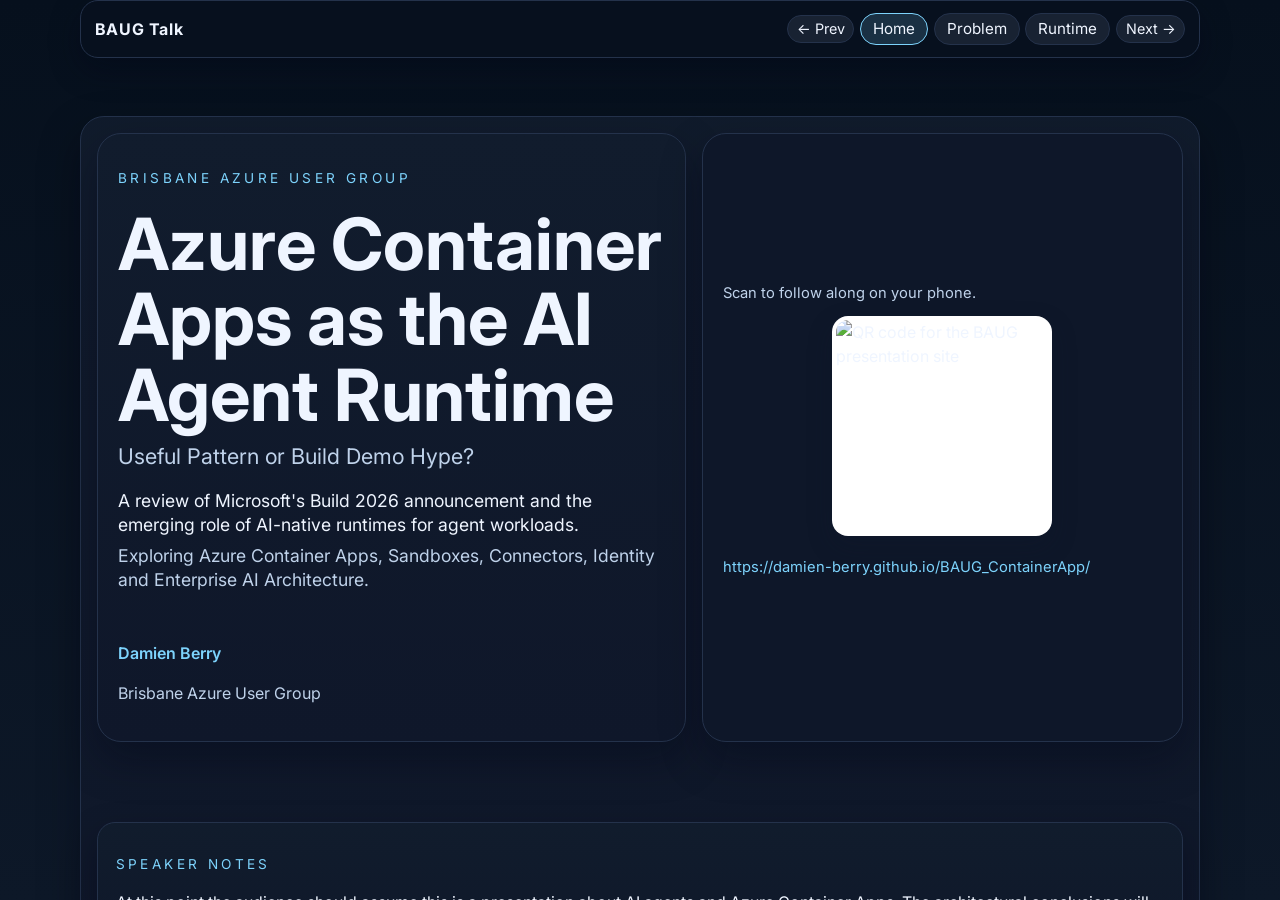
==== commit 0f4bd547: "final" ====
--- a/docs/index.html
+++ b/docs/index.html
@@ -29,25 +29,39 @@
     <main class="deck-shell">
         <section id="home" class="deck-page active" aria-label="Home page">
             <div class="shell deck-page-inner">
-                <div class="hero-grid">
-                    <article class="card hero-copy">
+                <div class="hero-grid home-hero-grid">
+                    <article class="card hero-copy home-opening-card">
                         <p class="eyebrow">Brisbane Azure User Group</p>
                         <h1>Azure Container Apps as the AI Agent Runtime</h1>
-                        <p class="subtitle">Useful pattern or Build demo hype?</p>
-                        <p class="lead">A lightweight slide-style shell for the BAUG talk on Microsoft Build 2026,
-                            runtime-first AI agents, and why the platform may matter more than the model.</p>
-                        <p class="presenter">Damien Berry</p>
-                    </article>
-
-                    <aside class="card hero-qr" aria-label="QR code for the presentation site">
-                        <h2>Scan to open</h2>
-                        <p class="muted">Use this QR code to open the talk shell from a phone in the room.</p>
+                        <p class="subtitle">Useful Pattern or Build Demo Hype?</p>
+
+                        <section class="home-intro" aria-label="Opening introduction">
+                            <p class="home-intro-text">A review of Microsoft's Build 2026 announcement and the emerging
+                                role of AI-native runtimes for agent workloads.</p>
+                            <p class="home-supporting-text">Exploring Azure Container Apps, Sandboxes, Connectors,
+                                Identity and Enterprise AI Architecture.</p>
+                        </section>
+
+                        <div class="home-presenter-block">
+                            <p class="presenter">Damien Berry</p>
+                            <p class="muted">Brisbane Azure User Group</p>
+                        </div>
+                    </article>
+
+                    <aside class="card hero-qr home-qr-card" aria-label="QR code for the presentation site">
+                        <p class="qr-caption">Scan to follow along on your phone.</p>
                         <img class="qr-image"
-                            src="https://api.qrserver.com/v1/create-qr-code/?size=280x280&data=https://damien-berry.github.io/BAUG_ContainerApp/"
-                            alt="QR code for the BAUG presentation site" width="280" height="280" />
+                            src="https://api.qrserver.com/v1/create-qr-code/?size=220x220&data=https://damien-berry.github.io/BAUG_ContainerApp/"
+                            alt="QR code for the BAUG presentation site" width="220" height="220" />
                         <p class="qr-link">https://damien-berry.github.io/BAUG_ContainerApp/</p>
                     </aside>
                 </div>
+
+                <aside class="notes-strip" aria-label="Speaker notes">
+                    <p class="eyebrow">Speaker Notes</p>
+                    <p>At this point the audience should assume this is a presentation about AI agents and Azure
+                        Container Apps. The architectural conclusions will emerge later in the presentation.</p>
+                </aside>
 
                 <footer class="footer-card">
                     <p>Prepared for the Brisbane Azure User Group talk.</p>
@@ -55,6 +69,65 @@
                     <p>Source: GitHub Repository</p>
                 </footer>
             </div>
+        </section>
+
+        <section id="why-this-talk-exists" class="deck-page" aria-label="What Changed My Mind page">
+            <article class="shell deck-card">
+                <p class="eyebrow">02 / What Changed My Mind</p>
+                <h2>What Changed My Mind</h2>
+                <p class="lead">The moment the Build session became an architecture discussion</p>
+
+                <blockquote class="why-quote">I expected a presentation about agents.<br />I think I watched a
+                    presentation about runtimes.</blockquote>
+
+                <div class="why-grid">
+                    <article class="why-card">
+                        <h3>What Microsoft Showed</h3>
+                        <ul class="bullet-list">
+                            <li>AI Agents</li>
+                            <li>Voice Interaction</li>
+                            <li>Calendar Access</li>
+                            <li>Teams Integration</li>
+                            <li>Code Generation</li>
+                        </ul>
+                        <p class="why-note">At first glance this looked like another AI agent presentation.</p>
+                    </article>
+                    <article class="why-card">
+                        <h3>What I Investigated</h3>
+                        <ul class="bullet-list">
+                            <li>Session Groups</li>
+                            <li>Snapshots</li>
+                            <li>Egress Policies</li>
+                            <li>Identity</li>
+                            <li>Connectors</li>
+                        </ul>
+                        <p class="why-note">The documentation revealed a much deeper runtime model.</p>
+                    </article>
+                    <article class="why-card">
+                        <h3>What Changed My Mind</h3>
+                        <p>The difficult problem is not generating tokens.</p>
+                        <p>The difficult problem is running agents safely.</p>
+                        <p>The runtime determines:</p>
+                        <ul class="bullet-list">
+                            <li>Trust</li>
+                            <li>Isolation</li>
+                            <li>Persistence</li>
+                            <li>Access</li>
+                            <li>Governance</li>
+                        </ul>
+                    </article>
+                </div>
+
+                <p class="why-footer">This was the point where the presentation stopped being about AI models and
+                    started being about runtime architecture.</p>
+                <div class="placeholder-box">Speaker notes: The Build session initially looked like a showcase of AI
+                    agents interacting with enterprise systems. The deeper investigation revealed something more
+                    interesting. Session Groups, Snapshots, Identity and Egress Policies are not model concerns. They
+                    are runtime concerns. This was the moment I started viewing ACA Sandboxes as a potential new runtime
+                    category rather than simply another AI demo.</div>
+                <nav class="deck-nav"><a href="#home">Previous</a><a href="#home">Back to home</a><a
+                        href="#problem">Next</a></nav>
+            </article>
         </section>
 
         <section id="problem" class="deck-page" aria-label="Problem page">
@@ -66,7 +139,7 @@
                 <div class="placeholder-box">Runtime pain points behind failed AI agent
                     projects: cost,
                     isolation, persistence, latency, and environment complexity.</div>
-                <nav class="deck-nav"><a href="#recap">Previous</a><a href="#home">Back to home</a><a
+                <nav class="deck-nav"><a href="#why-this-talk-exists">Previous</a><a href="#home">Back to home</a><a
                         href="#runtime">Next</a></nav>
             </article>
         </section>
@@ -133,11 +206,10 @@
             <article class="shell deck-card">
                 <p class="eyebrow">07 / Sandboxes</p>
                 <h2>The actual announcement: ACA Sandboxes</h2>
-                <p class="lead">Seed environment, snapshots, isolation - changes the agent runtime story.</p>
+                <p class="lead">Persistent state, isolation and secure code execution.</p>
                 <img class="deck-image" src="Img/ACA_Sandboxes_Usecases.jpg" alt="Placeholder sandbox image" />
-                <div class="placeholder-box">Sandbox announcement, seed environment,
-                    snapshots, and how
-                    isolation changes the agent runtime story.</div>
+                <div class="placeholder-box">Sandbox, seed environment, snapshots, and how isolation
+                    changes the agent runtime story.</div>
                 <nav class="deck-nav"><a href="#demo-2">Previous</a><a href="#home">Back to home</a><a
                         href="#session-groups">Next</a></nav>
             </article>
@@ -301,7 +373,7 @@
 
                 <section class="identity-observation">
                     <h3>Observation</h3>
-                    <p>The ACA Sandbox model appears to be identity-aware, not merely container-aware.</p>
+                    <p>The ACA Sandbox model appears to be identity-aware, not merely compute-aware.</p>
                     <p>The Build demo and documentation show identity, connectors and session groups working together to
                         provide access to enterprise systems.</p>
                     <p>At this stage it is clear identity is important to the platform, but the precise security and
@@ -323,8 +395,8 @@
             <article class="shell deck-card">
                 <p class="eyebrow">12 / My Take</p>
                 <h2>My Take</h2>
-                <p class="lead">What I think Microsoft is really building</p>
-                <p class="muted">Damien's Interpretation</p>
+                <p class="lead">Damien's Interpretation - What I think Microsoft is really building</p>
+                <p class="muted"></p>
 
                 <div class="my-take-grid">
                     <article class="my-take-card">
--- a/docs/styles.css
+++ b/docs/styles.css
@@ -178,6 +178,10 @@
     margin-bottom: 1rem;
 }
 
+.home-hero-grid {
+    align-items: center;
+}
+
 .hero-copy,
 .hero-qr {
     padding: 1.25rem;
@@ -187,6 +191,49 @@
     box-shadow: 0 18px 40px rgba(2, 6, 23, 0.35);
 }
 
+.home-opening-card {
+    min-height: 520px;
+    display: flex;
+    flex-direction: column;
+    justify-content: center;
+}
+
+.home-intro {
+    margin: 1rem 0 1.25rem;
+    max-width: 46rem;
+}
+
+.home-intro-text,
+.home-supporting-text {
+    margin: 0;
+    color: var(--text);
+    font-size: clamp(1rem, 2vw, 1.1rem);
+    line-height: 1.4;
+}
+
+.home-supporting-text {
+    margin-top: 0.35rem;
+    color: var(--muted);
+}
+
+.home-presenter-block {
+    margin-top: 1rem;
+}
+
+.home-qr-card {
+    align-self: stretch;
+    display: flex;
+    flex-direction: column;
+    justify-content: center;
+    background: rgba(15, 23, 42, 0.92);
+}
+
+.qr-caption {
+    margin: 0 0 0.35rem;
+    color: var(--muted);
+    font-size: 0.92rem;
+}
+
 .eyebrow {
     text-transform: uppercase;
     letter-spacing: 0.25em;
@@ -218,14 +265,85 @@
     font-weight: 600;
 }
 
+.home-hero-note {
+    margin-top: 0.8rem;
+    padding: 1rem;
+    border-radius: 18px;
+    border: 1px solid var(--line);
+    background: rgba(15, 23, 42, 0.92);
+}
+
+.home-hero-note h2 {
+    margin: 0 0 0.35rem;
+    font-size: 1.1rem;
+    color: var(--text);
+}
+
+.home-hero-note p {
+    margin: 0 0 0.35rem;
+    color: var(--text);
+}
+
+.home-callout {
+    color: var(--accent);
+    font-weight: 600;
+}
+
+.home-section {
+    margin-bottom: 1rem;
+}
+
+.home-section h2,
+.home-question-block h2 {
+    margin: 0 0 0.75rem;
+    font-size: clamp(1.15rem, 3vw, 1.5rem);
+}
+
+.home-grid {
+    display: grid;
+    grid-template-columns: 1fr;
+    gap: 0.75rem;
+}
+
+.home-card,
+.home-question-block {
+    border-radius: 18px;
+    border: 1px solid var(--line);
+    background: rgba(15, 23, 42, 0.92);
+    padding: 1rem;
+}
+
+.home-card h3 {
+    margin: 0 0 0.35rem;
+    font-size: 1rem;
+    color: var(--text);
+}
+
+.home-card p,
+.home-question-block p {
+    margin: 0;
+    color: var(--text);
+}
+
+.home-question-block {
+    background: linear-gradient(135deg, rgba(15, 23, 42, 0.98), rgba(14, 165, 233, 0.08));
+}
+
+.home-question {
+    font-size: clamp(1.05rem, 2.5vw, 1.35rem);
+    line-height: 1.35;
+    text-align: center;
+    color: var(--text);
+}
+
 .qr-image {
-    width: min(100%, 280px);
+    width: min(100%, 220px);
     height: auto;
     display: block;
-    margin: 0.75rem auto 0.35rem;
-    border-radius: 18px;
+    margin: 0.35rem auto 0.35rem;
+    border-radius: 16px;
     background: #fff;
-    padding: 0.35rem;
+    padding: 0.25rem;
     box-shadow: 0 10px 24px rgba(15, 23, 42, 0.25);
 }
 
@@ -367,6 +485,61 @@
     background: rgba(14, 165, 233, 0.08);
 }
 
+.why-quote {
+    margin: 0.75rem 0 1rem;
+    padding: 1rem 1.1rem;
+    border-radius: 18px;
+    border: 1px solid var(--line);
+    background: linear-gradient(135deg, rgba(14, 165, 233, 0.12), rgba(15, 23, 42, 0.98));
+    color: var(--text);
+    font-size: clamp(1.15rem, 3vw, 1.45rem);
+    line-height: 1.35;
+    font-weight: 600;
+}
+
+.why-grid {
+    display: grid;
+    grid-template-columns: 1fr;
+    gap: 0.9rem;
+    margin-top: 0.25rem;
+}
+
+.why-card {
+    border: 1px solid var(--line);
+    border-radius: 18px;
+    padding: 1rem;
+    background: rgba(15, 23, 42, 0.92);
+}
+
+.why-card h3 {
+    margin-top: 0;
+    margin-bottom: 0.35rem;
+    color: var(--text);
+    font-size: 1rem;
+}
+
+.why-card p {
+    color: var(--text);
+    margin-top: 0;
+    margin-bottom: 0.35rem;
+}
+
+.why-note {
+    color: var(--muted);
+    font-size: 0.95rem;
+}
+
+.why-question {
+    font-size: 1rem;
+    line-height: 1.35;
+}
+
+.why-footer {
+    color: var(--muted);
+    font-style: italic;
+    margin-top: 0.75rem;
+}
+
 .identity-grid {
     gap: 1rem;
     align-items: start;
@@ -379,6 +552,10 @@
 
     .resource-grid {
         grid-template-columns: repeat(2, 1fr);
+    }
+
+    .why-grid {
+        grid-template-columns: repeat(3, 1fr);
     }
 }
 
@@ -570,6 +747,14 @@
         align-items: stretch;
     }
 
+    .home-hero-grid {
+        align-items: center;
+    }
+
+    .home-grid {
+        grid-template-columns: repeat(2, 1fr);
+    }
+
     .quick-grid {
         grid-template-columns: repeat(2, 1fr);
     }
